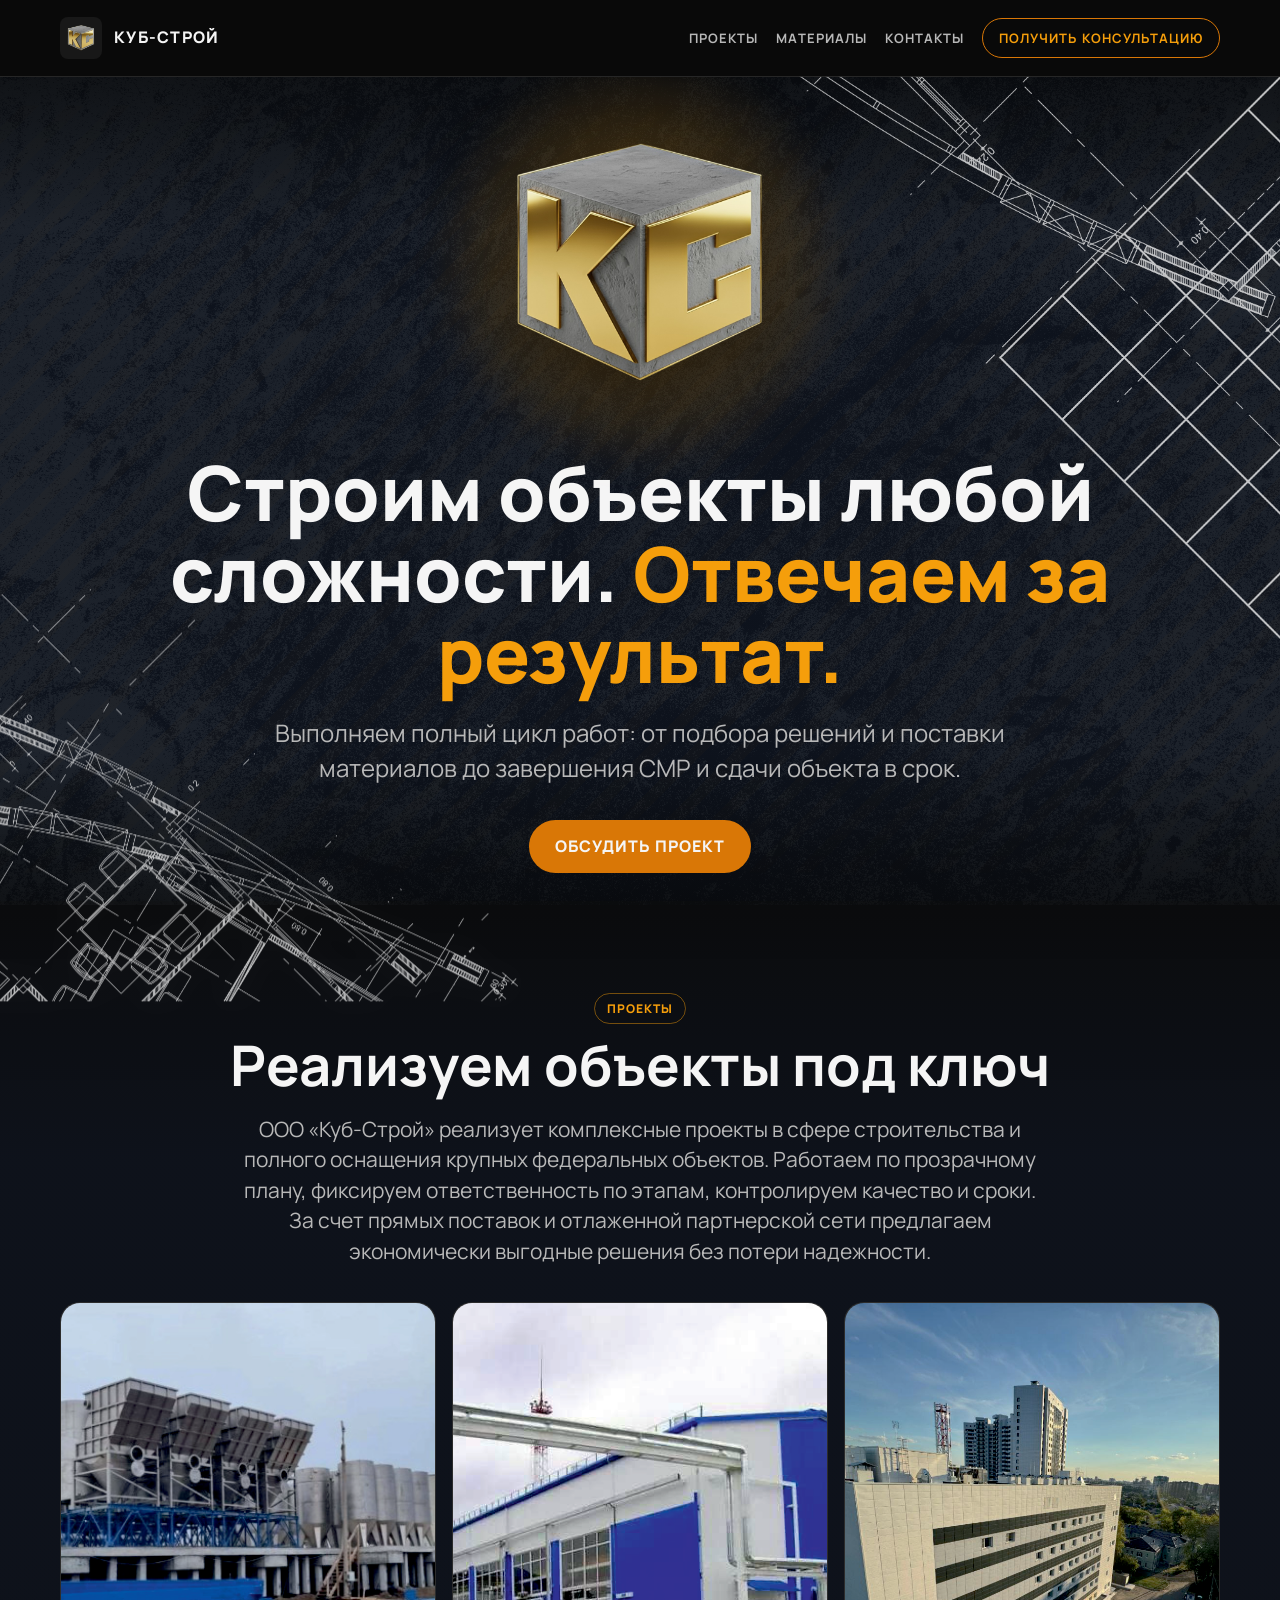
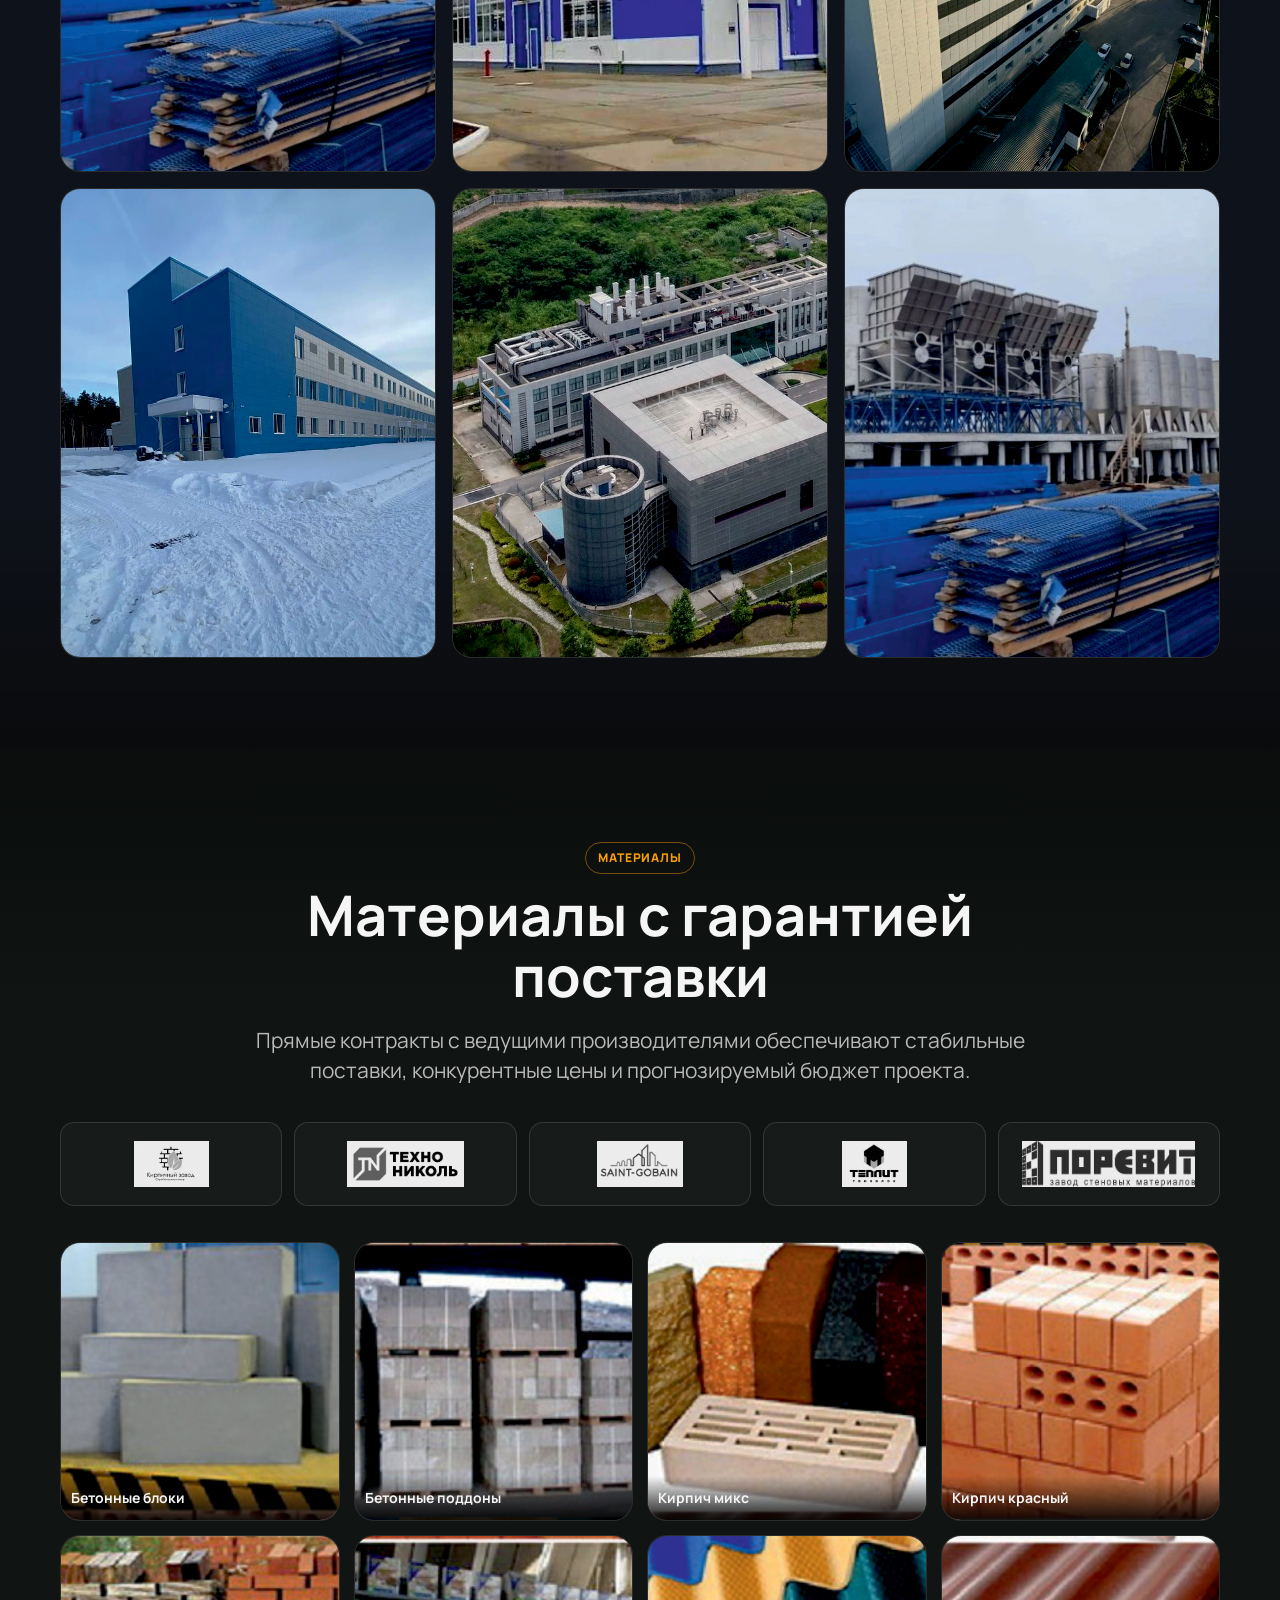
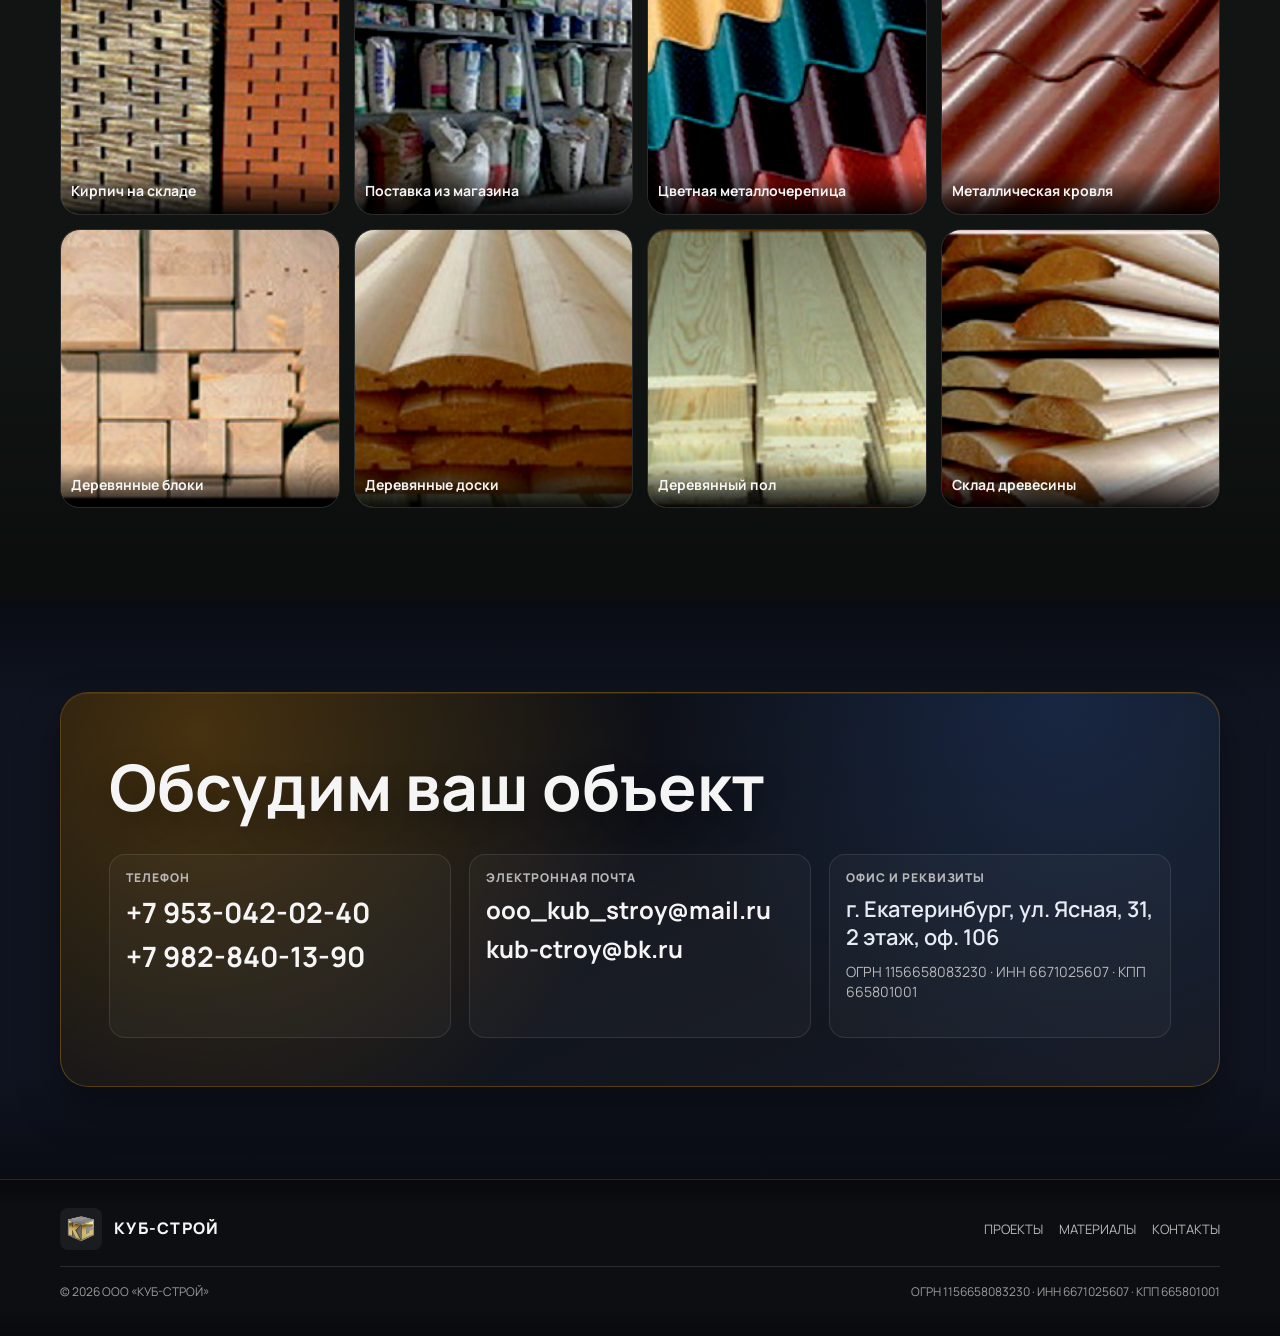
==== index.html @ 2387cea4 "Строим объекты любой сложности." ====
<!DOCTYPE html>
<html lang="ru">
  <head>
    <!-- release: 20260218-13 -->
    <meta charset="UTF-8" />
    <meta name="viewport" content="width=device-width, initial-scale=1.0" />
    <title>КУБ-СТРОЙ — Строительство и снабжение сложных объектов</title>
    <meta name="app-version" content="20260218-13" />
    <meta
      name="description"
      content="ООО КУБ-СТРОЙ: строительство и комплексное снабжение федеральных и промышленных объектов. Берем ответственность за сроки, бюджет и качество."
    />
    <meta http-equiv="Cache-Control" content="no-cache, no-store, must-revalidate" />
    <meta http-equiv="Pragma" content="no-cache" />
    <meta http-equiv="Expires" content="0" />
    <link rel="preconnect" href="https://fonts.googleapis.com" />
    <link rel="preconnect" href="https://fonts.gstatic.com" crossorigin />
    <link
      href="https://fonts.googleapis.com/css2?family=Manrope:wght@400;500;600;700;800&display=swap"
      rel="stylesheet"
    />
    <link rel="stylesheet" href="./index.css?v=20260218-12" />
  </head>
  <body>
    <div class="ambient-lines ambient-lines--top-right" aria-hidden="true"></div>
    <div class="ambient-lines ambient-lines--bottom-left" aria-hidden="true"></div>

    <header class="site-header" id="home">
      <div class="container nav-wrap">
        <a class="brand" href="#home" aria-label="На главную">
          <img
            class="brand-logo"
            id="logoHeader"
            src="./images/logo Куб Строй.png"
            alt="Логотип КУБ-СТРОЙ"
          />
          <span>КУБ-СТРОЙ</span>
        </a>
        <nav class="main-nav" aria-label="Навигация по странице">
          <a href="#projects">Проекты</a>
          <a href="#materials">Материалы</a>
          <a href="#contacts">Контакты</a>
          <a class="cta-link" href="#contacts">Получить консультацию</a>
        </nav>
      </div>
    </header>

    <main>
      <section class="hero section-dark">
        <div class="container hero-inner reveal">
          <div class="hero-logo-wrap">
            <img
              class="hero-logo"
              id="logoHero"
              src="./images/logo Куб Строй.png"
              alt="Логотип КУБ-СТРОЙ"
            />
          </div>
          <h1>Строим объекты любой сложности. <span>Отвечаем за результат.</span></h1>
          <p>
            Выполняем полный цикл работ: от подбора решений и поставки материалов до завершения
            СМР и сдачи объекта в срок.
          </p>
          <a class="hero-cta" href="#contacts">Обсудить проект</a>
        </div>
      </section>

      <section class="section section-dark" id="projects">
        <div class="container">
          <div class="section-head reveal">
            <p class="badge">Проекты</p>
            <h2>Реализуем объекты под ключ</h2>
            <p class="muted projects-text">
              ООО «Куб-Строй» реализует комплексные проекты в сфере строительства и полного
              оснащения крупных федеральных объектов. Работаем по прозрачному плану, фиксируем
              ответственность по этапам, контролируем качество и сроки. За счет прямых поставок и
              отлаженной партнерской сети предлагаем экономически выгодные решения без потери
              надежности.
            </p>
          </div>
          <div class="projects-grid" id="projectsGrid">
            <article class="card reveal">
              <img src="./images/fabric_wood.png" alt="Проект 1" loading="lazy" />
            </article>
            <article class="card reveal">
              <img src="./images/fabric_blue.png" alt="Проект 2" loading="lazy" />
            </article>
            <article class="card reveal">
              <img src="./images/fabric_in_city.png" alt="Проект 3" loading="lazy" />
            </article>
            <article class="card reveal">
              <img src="./images/fabric_slow_blue.png" alt="Проект 4" loading="lazy" />
            </article>
            <article class="card reveal">
              <img src="./images/fabric_top_view.png" alt="Проект 5" loading="lazy" />
            </article>
            <article class="card reveal">
              <img src="./images/fabric_wood.png" alt="Проект 6" loading="lazy" />
            </article>
          </div>
        </div>
      </section>

      <section class="section section-laminate" id="materials">
        <div class="container">
          <div class="section-head reveal">
            <p class="badge">Материалы</p>
            <h2>Материалы с гарантией поставки</h2>
            <p class="muted">
              Прямые контракты с ведущими производителями обеспечивают стабильные поставки,
              конкурентные цены и прогнозируемый бюджет проекта.
            </p>
          </div>
          <div class="partners-row" id="partnersRow">
            <article class="partner-logo reveal" aria-label="Казанский завод строительных материалов">
              <img
                src="./images/Казанский завод строительных материалов.png"
                alt="Казанский завод строительных материалов"
                loading="lazy"
              />
            </article>
            <article class="partner-logo reveal" aria-label="Технониколь">
              <img src="./images/Технониколь.png" alt="Технониколь" loading="lazy" />
            </article>
            <article class="partner-logo reveal" aria-label="Saint-Gobain">
              <img src="./images/Saint-Gobain.png" alt="Saint-Gobain" loading="lazy" />
            </article>
            <article class="partner-logo reveal" aria-label="Твинблок">
              <img src="./images/Твинблок.png" alt="Твинблок" loading="lazy" />
            </article>
            <article class="partner-logo reveal" aria-label="Поревит">
              <img src="./images/Поревит.png" alt="Поревит" loading="lazy" />
            </article>
          </div>
          <div class="materials-grid" id="materialsGrid">
            <article class="card reveal">
              <img src="./images/material_beton_blocks.png" alt="Материал 1" loading="lazy" />
              <p>Бетонные блоки</p>
            </article>
            <article class="card reveal">
              <img src="./images/material_beton_paddons.png" alt="Материал 2" loading="lazy" />
              <p>Бетонные поддоны</p>
            </article>
            <article class="card reveal">
              <img src="./images/material_briks_multicolor.png" alt="Материал 3" loading="lazy" />
              <p>Кирпич микс</p>
            </article>
            <article class="card reveal">
              <img src="./images/material_briks_red.png" alt="Материал 4" loading="lazy" />
              <p>Кирпич красный</p>
            </article>
            <article class="card reveal">
              <img src="./images/material_briks_stocks.png" alt="Материал 5" loading="lazy" />
              <p>Кирпич на складе</p>
            </article>
            <article class="card reveal">
              <img src="./images/material_items_from_shop.png" alt="Материал 6" loading="lazy" />
              <p>Поставка из магазина</p>
            </article>
            <article class="card reveal">
              <img
                src="./images/material_metal_coloerd_roof.png"
                alt="Материал 7"
                loading="lazy"
              />
              <p>Цветная металлочерепица</p>
            </article>
            <article class="card reveal">
              <img src="./images/material_metal_roof.png" alt="Материал 8" loading="lazy" />
              <p>Металлическая кровля</p>
            </article>
            <article class="card reveal">
              <img src="./images/material_wood_bloacks.png" alt="Материал 9" loading="lazy" />
              <p>Деревянные блоки</p>
            </article>
            <article class="card reveal">
              <img src="./images/material_wood_desks.png" alt="Материал 10" loading="lazy" />
              <p>Деревянные доски</p>
            </article>
            <article class="card reveal">
              <img src="./images/material_wood_floor.png" alt="Материал 11" loading="lazy" />
              <p>Деревянный пол</p>
            </article>
            <article class="card reveal">
              <img src="./images/material_wood_stocks.png" alt="Материал 12" loading="lazy" />
              <p>Склад древесины</p>
            </article>
          </div>
        </div>
      </section>

      <section class="section section-blueprint" id="contacts">
        <div class="container">
          <div class="contacts-card reveal">
            <h2>Обсудим ваш объект</h2>
            <div class="contacts-grid">
              <div class="contact-item contact-item--phones">
                <p class="label">Телефон</p>
                <div class="contact-lines">
                  <a href="tel:+79530420240">+7 953-042-02-40</a>
                  <a href="tel:+79828401390">+7 982-840-13-90</a>
                </div>
              </div>
              <div class="contact-item contact-item--mail">
                <p class="label">Электронная почта</p>
                <div class="contact-lines">
                  <a href="mailto:ooo_kub_stroy@mail.ru">ooo_kub_stroy@mail.ru</a>
                  <a href="mailto:kub-ctroy@bk.ru">kub-ctroy@bk.ru</a>
                </div>
              </div>
              <div class="contact-item contact-item--office">
                <p class="label">Офис и реквизиты</p>
                <div class="contact-lines">
                  <p>г. Екатеринбург, ул. Ясная, 31, 2 этаж, оф. 106</p>
                  <p class="office-meta">ОГРН 1156658083230 · ИНН 6671025607 · КПП 665801001</p>
                </div>
              </div>
            </div>
          </div>
        </div>
      </section>
    </main>

    <footer class="site-footer">
      <div class="container footer-wrap">
        <a class="brand" href="#home" aria-label="На главную">
          <img
            class="brand-logo"
            id="logoFooter"
            src="./images/logo Куб Строй.png"
            alt="Логотип КУБ-СТРОЙ"
          />
          <span>КУБ-СТРОЙ</span>
        </a>
        <nav class="footer-nav" aria-label="Навигация в подвале">
          <a href="#projects">Проекты</a>
          <a href="#materials">Материалы</a>
          <a href="#contacts">Контакты</a>
        </nav>
      </div>
      <div class="container footer-bottom">
        <span>© 2026 ООО «КУБ-СТРОЙ»</span>
        <span>ОГРН 1156658083230 · ИНН 6671025607 · КПП 665801001</span>
      </div>
    </footer>
  </body>
</html>
---- index.css ----
:root {
  --bg: #0a0a0a;
  --bg-soft: #121212;
  --panel: #1b1b1b;
  --text: #f5f5f5;
  --muted: #b8b8b8;
  --accent: #f59e0b;
  --accent-strong: #d97706;
  --border: rgba(255, 255, 255, 0.12);
  --header-height: 76px;
}

* {
  box-sizing: border-box;
}

html {
  scroll-behavior: smooth;
  scroll-padding-top: 92px;
}

body {
  margin: 0;
  color: var(--text);
  background: var(--bg);
  font-family: Manrope, system-ui, sans-serif;
  line-height: 1.45;
  position: relative;
}

/* Декоративные чертежные линии по углам экрана (прозрачные PNG). */
.ambient-lines {
  --line-image: none;
  position: fixed;
  pointer-events: none;
  z-index: 1;
  width: min(44vw, 620px);
  aspect-ratio: 1 / 1;
  mix-blend-mode: screen;
  filter: drop-shadow(0 0 12px rgba(255, 255, 255, 0.08));
  transform: translate(var(--line-x, 0), var(--line-y, 0));
}

.ambient-lines::before,
.ambient-lines::after {
  content: "";
  position: absolute;
  inset: 0;
  background-image: var(--line-image);
  background-repeat: no-repeat;
  background-size: contain;
}

.ambient-lines::before {
  opacity: 0.34;
}

.ambient-lines::after {
  opacity: 0.62;
  filter: brightness(1.38) contrast(1.16);
  transform-origin: center;
  animation: lineSoftScale 3.8s ease-in-out infinite;
}

.ambient-lines--top-right {
  --line-image: url("./images/lines-top-right.png?v=20260218-11");
  top: var(--header-height);
  right: -1px;
  --line-x: 0%;
  --line-y: 0%;
}

.ambient-lines--top-right::before,
.ambient-lines--top-right::after {
  background-position: top right;
}

.ambient-lines--bottom-left {
  --line-image: url("./images/lines-bottom-left.png?v=20260218-11");
  bottom: 0;
  left: 0;
  --line-x: -8%;
  --line-y: 18%;
}

.ambient-lines--bottom-left::before,
.ambient-lines--bottom-left::after {
  background-position: bottom left;
}

.ambient-lines--top-right::after {
  animation-delay: 0.4s;
}

.ambient-lines--bottom-left::after {
  animation-delay: 1.2s;
}

/* Единый фон для всех секций + плавный fade по краям, чтобы скрывать неровности текстуры. */
.hero,
.section,
.site-footer {
  --surface-tint: rgba(18, 22, 30, 0.6);
  --surface-tint-strong: rgba(10, 12, 16, 0.8);
  position: relative;
  background:
    linear-gradient(
      to bottom,
      var(--surface-tint-strong) 0%,
      var(--surface-tint) 18%,
      var(--surface-tint) 82%,
      var(--surface-tint-strong) 100%
    ),
    /* Используем обычный фон, чтобы пользователи не загружали Background-high-res.png. */
    url("./images/Background.png?v=20260218-12") center / cover no-repeat fixed;
}

.hero > *,
.section > *,
.site-footer > * {
  position: relative;
  z-index: 2;
}

img {
  display: block;
  max-width: 100%;
}

a {
  color: inherit;
  text-decoration: none;
}

.container {
  width: min(1160px, calc(100% - 32px));
  margin: 0 auto;
}

.site-header {
  position: sticky;
  top: 0;
  z-index: 30;
  backdrop-filter: blur(10px);
  border-bottom: 1px solid var(--border);
  background: rgba(10, 10, 10, 0.78);
}

.nav-wrap {
  min-height: 76px;
  display: flex;
  align-items: center;
  justify-content: space-between;
  gap: 24px;
}

.brand {
  display: inline-flex;
  align-items: center;
  gap: 12px;
  font-weight: 800;
  letter-spacing: 0.08em;
}

.brand-logo {
  width: 42px;
  height: 42px;
  object-fit: contain;
  border-radius: 8px;
  background: rgba(255, 255, 255, 0.06);
  padding: 4px;
}

.main-nav {
  display: flex;
  align-items: center;
  flex-wrap: wrap;
  gap: 18px;
  font-size: 13px;
  font-weight: 700;
  letter-spacing: 0.08em;
  text-transform: uppercase;
}

.main-nav > a {
  color: var(--muted);
  transition: color 0.2s ease;
}

.main-nav > a:hover {
  color: var(--text);
}

.main-nav > a.cta-link {
  color: var(--accent);
  border: 1px solid var(--accent-strong);
  border-radius: 999px;
  padding: 10px 16px;
}

.main-nav > a.cta-link:hover {
  color: #fff;
  background: var(--accent-strong);
}

.section {
  padding: 92px 0;
}

.section-dark {
  --surface-tint: rgba(17, 24, 39, 0.58);
  --surface-tint-strong: rgba(10, 11, 13, 0.8);
}

.section-concrete {
  --surface-tint: rgba(33, 27, 19, 0.64);
  --surface-tint-strong: rgba(16, 12, 9, 0.82);
}

.section-laminate {
  --surface-tint: rgba(20, 26, 23, 0.62);
  --surface-tint-strong: rgba(10, 14, 12, 0.8);
}

.section-blueprint {
  --surface-tint: rgba(18, 25, 44, 0.64);
  --surface-tint-strong: rgba(9, 12, 21, 0.82);
}

.hero {
  --surface-tint: rgba(16, 23, 38, 0.54);
  --surface-tint-strong: rgba(8, 10, 14, 0.74);
  min-height: calc(100vh - 76px);
  display: flex;
  align-items: center;
  position: relative;
  overflow: hidden;
}

/* Диагональные полосы как отсылка к стройплощадке. */
.hero::after {
  content: "";
  position: absolute;
  inset: 0;
  pointer-events: none;
  background: repeating-linear-gradient(
    -45deg,
    rgba(245, 158, 11, 0.1) 0 12px,
    rgba(245, 158, 11, 0) 12px 32px
  );
  opacity: 0.18;
  /* Fade по краям первого блока, чтобы анимация мягко сходила на нет. */
  -webkit-mask-image: linear-gradient(
    to bottom,
    rgba(0, 0, 0, 0) 0%,
    rgba(0, 0, 0, 1) 16%,
    rgba(0, 0, 0, 1) 84%,
    rgba(0, 0, 0, 0) 100%
  );
  mask-image: linear-gradient(
    to bottom,
    rgba(0, 0, 0, 0) 0%,
    rgba(0, 0, 0, 1) 16%,
    rgba(0, 0, 0, 1) 84%,
    rgba(0, 0, 0, 0) 100%
  );
  /* Alternate-режим убирает видимый "шов" в точке перезапуска анимации. */
  animation:
    stripeDrift 14s ease-in-out infinite alternate,
    stripeFade 4.8s ease-in-out infinite;
  will-change: background-position;
}

.hero-inner {
  text-align: center;
}

.hero-logo-wrap {
  position: relative;
  width: fit-content;
  margin: 0 auto 28px;
}

/* Мягкое круглое свечение за логотипом, чтобы фокусировать первый экран. */
.hero-logo-wrap::before {
  content: "";
  position: absolute;
  left: 50%;
  top: 50%;
  width: min(420px, 82vw);
  aspect-ratio: 1 / 1;
  transform: translate(-50%, -50%);
  border-radius: 50%;
  background: radial-gradient(
    circle,
    rgba(245, 158, 11, 0.44) 0%,
    rgba(245, 158, 11, 0.22) 34%,
    rgba(245, 158, 11, 0) 72%
  );
  filter: blur(12px);
  animation: logoGlowPulse 4.8s ease-in-out infinite;
  z-index: 0;
}

.hero-logo {
  width: min(300px, 68vw);
  margin: 0;
  filter: drop-shadow(0 24px 32px rgba(0, 0, 0, 0.45));
  animation: craneFloat 6.5s ease-in-out infinite;
  position: relative;
  z-index: 1;
}

.hero h1 {
  margin: 0;
  font-size: clamp(34px, 8vw, 76px);
  font-weight: 800;
  line-height: 1.06;
}

.hero h1 > span {
  color: var(--accent);
}

.hero p {
  margin: 22px auto 0;
  max-width: 760px;
  color: var(--muted);
  font-size: clamp(17px, 2.1vw, 24px);
}

.hero-cta {
  display: inline-block;
  margin-top: 34px;
  padding: 15px 26px;
  border-radius: 999px;
  font-weight: 800;
  letter-spacing: 0.06em;
  text-transform: uppercase;
  background: var(--accent-strong);
  transition: transform 0.2s ease, background 0.2s ease;
}

.hero-cta:hover {
  transform: translateY(-2px);
  background: var(--accent);
}

.section-head {
  max-width: 860px;
  margin: 0 auto 36px;
  text-align: center;
}

.badge {
  display: inline-block;
  margin: 0 0 10px;
  padding: 6px 12px;
  border-radius: 999px;
  border: 1px solid rgba(245, 158, 11, 0.45);
  color: var(--accent);
  font-size: 12px;
  font-weight: 800;
  letter-spacing: 0.08em;
  text-transform: uppercase;
}

.section-head h2 {
  margin: 0;
  font-size: clamp(28px, 5.2vw, 56px);
  line-height: 1.1;
}

.muted {
  margin: 18px 0 0;
  color: var(--muted);
  font-size: clamp(16px, 2.1vw, 21px);
}

.projects-grid {
  display: grid;
  grid-template-columns: repeat(3, minmax(0, 1fr));
  gap: 16px;
}

.projects-grid .card,
.materials-grid .card {
  overflow: hidden;
  border-radius: 20px;
  border: 1px solid var(--border);
  background: #0f0f0f;
  transition: transform 0.3s ease, border-color 0.3s ease, box-shadow 0.3s ease;
}

.projects-grid .card:hover,
.materials-grid .card:hover {
  transform: translateY(-4px);
  border-color: rgba(245, 158, 11, 0.55);
  box-shadow: 0 14px 26px rgba(0, 0, 0, 0.35);
}

.projects-grid .card {
  aspect-ratio: 4 / 5;
}

.card img {
  width: 100%;
  height: 100%;
  object-fit: cover;
}

.partners-row {
  margin: 36px 0;
  display: grid;
  grid-template-columns: repeat(auto-fit, minmax(160px, 1fr));
  gap: 12px;
}

.partner-logo {
  min-height: 84px;
  display: flex;
  align-items: center;
  justify-content: center;
  border: 1px solid var(--border);
  border-radius: 14px;
  background: rgba(255, 255, 255, 0.03);
  padding: 14px;
}

.partner-logo img {
  max-height: 46px;
  width: auto;
  object-fit: contain;
  filter: grayscale(1);
  opacity: 0.92;
}

.materials-grid {
  display: grid;
  grid-template-columns: repeat(4, minmax(0, 1fr));
  gap: 14px;
}

.materials-grid .card {
  aspect-ratio: 1 / 1;
  position: relative;
}

.materials-grid .card > p {
  position: absolute;
  left: 0;
  right: 0;
  bottom: 0;
  margin: 0;
  padding: 12px 10px;
  font-size: 14px;
  font-weight: 700;
  background: linear-gradient(to top, rgba(0, 0, 0, 0.9), rgba(0, 0, 0, 0));
}

.contacts-card {
  position: relative;
  overflow: hidden;
  border: 1px solid rgba(245, 158, 11, 0.32);
  border-radius: 28px;
  background: linear-gradient(155deg, rgba(8, 10, 14, 0.9) 0%, rgba(26, 30, 40, 0.78) 100%);
  padding: clamp(24px, 5vw, 48px);
  box-shadow:
    0 22px 42px rgba(0, 0, 0, 0.35),
    inset 0 1px 0 rgba(255, 255, 255, 0.08);
}

/* Декоративные световые пятна добавляют глубину блоку контактов. */
.contacts-card::before {
  content: "";
  position: absolute;
  inset: -1px;
  pointer-events: none;
  background:
    radial-gradient(circle at 12% 10%, rgba(245, 158, 11, 0.26), transparent 42%),
    radial-gradient(circle at 86% 0%, rgba(59, 130, 246, 0.18), transparent 38%);
}

.contacts-card > * {
  position: relative;
  z-index: 1;
}

.contacts-card h2 {
  margin: 0 0 20px;
  font-size: clamp(30px, 5.5vw, 64px);
  text-shadow: 0 10px 26px rgba(0, 0, 0, 0.35);
}

.contacts-grid {
  display: grid;
  gap: 18px;
  grid-template-columns: repeat(3, minmax(0, 1fr));
  grid-auto-rows: 1fr;
  align-items: stretch;
}

.contact-item {
  border: 1px solid rgba(255, 255, 255, 0.1);
  border-radius: 16px;
  background: rgba(255, 255, 255, 0.03);
  padding: 14px 16px;
  min-height: 184px;
  height: 100%;
  display: grid;
  grid-template-rows: auto 1fr;
  gap: 10px;
}

/* Единая сетка контента внутри каждой карточки для симметрии. */
.contact-lines {
  display: grid;
  gap: 10px;
  align-content: start;
}

.label {
  margin: 0;
  font-size: 12px;
  color: var(--accent);
  font-weight: 800;
  text-transform: uppercase;
  letter-spacing: 0.08em;
}

.contacts-grid a {
  display: block;
  margin-bottom: 0;
  width: 100%;
  max-width: 100%;
  position: relative;
  font-size: clamp(18px, 2.2vw, 28px);
  font-weight: 700;
  line-height: 1.2;
  overflow-wrap: anywhere;
  word-break: break-word;
  transition: color 0.24s ease, transform 0.24s ease, text-shadow 0.24s ease;
}

.contacts-grid a::after {
  content: "";
  position: absolute;
  left: 0;
  right: 0;
  bottom: -3px;
  height: 2px;
  border-radius: 999px;
  background: linear-gradient(90deg, var(--accent), rgba(245, 158, 11, 0));
  transform: scaleX(0);
  transform-origin: left;
  transition: transform 0.24s ease;
}

.contacts-grid a:hover {
  color: var(--accent);
  transform: translateX(3px);
  text-shadow: 0 0 14px rgba(245, 158, 11, 0.35);
}

.contacts-grid a:hover::after {
  transform: scaleX(1);
}

/* Email длиннее телефона, поэтому отдельно уменьшаем и отключаем сдвиг. */
.contacts-grid a[href^="mailto:"] {
  font-size: clamp(15px, 1.9vw, 24px);
  letter-spacing: 0;
}

.contacts-grid a[href^="mailto:"]:hover {
  transform: none;
}

.contact-item p {
  margin: 0;
  color: var(--muted);
}

.contact-item--office .contact-lines p:first-child {
  font-size: clamp(18px, 1.7vw, 24px);
  line-height: 1.28;
  color: #e7ebf3;
  font-weight: 600;
}

.contact-item--office .office-meta {
  font-size: clamp(12px, 1.1vw, 15px);
  line-height: 1.42;
}

.site-footer {
  --surface-tint: rgba(14, 16, 21, 0.68);
  --surface-tint-strong: rgba(8, 9, 12, 0.84);
  border-top: 1px solid var(--border);
  padding: 28px 0 36px;
}

.footer-wrap {
  display: flex;
  justify-content: space-between;
  gap: 24px;
  align-items: center;
}

.footer-nav {
  display: flex;
  flex-wrap: wrap;
  gap: 16px;
  font-size: 13px;
  text-transform: uppercase;
  color: var(--muted);
}

.footer-bottom {
  margin-top: 16px;
  padding-top: 16px;
  border-top: 1px solid var(--border);
  display: flex;
  justify-content: space-between;
  gap: 12px;
  flex-wrap: wrap;
  color: #9d9d9d;
  font-size: 12px;
}

/* Контент по умолчанию всегда видим, чтобы страница работала даже без JS. */
.reveal {
  opacity: 1;
  transform: none;
}

.reveal.is-visible {
  opacity: 1;
  transform: none;
}

/* Этот текст оставляем более узким, чтобы длинный блок оставался читаемым. */
.projects-text {
  max-width: 820px;
  margin-left: auto;
  margin-right: auto;
}

@keyframes stripeDrift {
  from {
    background-position: 0 0;
  }
  to {
    background-position: 56px 28px;
  }
}

@keyframes lineSoftScale {
  0%,
  100% {
    opacity: 0.34;
    transform: scale(1);
  }
  50% {
    opacity: 0.78;
    transform: scale(1.08);
  }
}

@keyframes stripeFade {
  0%,
  100% {
    opacity: 0.16;
  }
  50% {
    opacity: 0.3;
  }
}

@keyframes logoGlowPulse {
  0%,
  100% {
    opacity: 0.58;
    transform: translate(-50%, -50%) scale(0.95);
  }
  50% {
    opacity: 0.92;
    transform: translate(-50%, -50%) scale(1.06);
  }
}

@keyframes craneFloat {
  0%,
  100% {
    transform: translateY(0);
  }
  50% {
    transform: translateY(-10px);
  }
}

@media (max-width: 1100px) {
  .projects-grid {
    grid-template-columns: repeat(2, minmax(0, 1fr));
  }

  .materials-grid {
    grid-template-columns: repeat(3, minmax(0, 1fr));
  }
}

@media (max-width: 920px) {
  .ambient-lines {
    width: min(56vw, 460px);
  }

  .ambient-lines::before {
    opacity: 0.2;
  }

  .ambient-lines::after {
    opacity: 0.4;
  }

  .hero::after {
    animation-duration: 9s, 3.6s;
  }

  .hero-logo {
    animation-duration: 4.6s;
  }

  .hero-logo-wrap::before {
    animation-duration: 3.6s;
  }

  .hero,
  .section,
  .site-footer {
    background-attachment: scroll;
  }

  .main-nav > a:not(.cta-link) {
    display: none;
  }

  .contacts-grid {
    grid-template-columns: 1fr;
  }

  .contact-item {
    min-height: 0;
  }
}

@media (max-width: 680px) {
  .projects-grid {
    grid-template-columns: repeat(2, minmax(0, 1fr));
    gap: 10px;
  }

  .projects-grid .card {
    aspect-ratio: 1 / 1;
  }

  #projects.section {
    padding: 64px 0;
  }

  .materials-grid {
    grid-template-columns: repeat(2, minmax(0, 1fr));
  }

  .footer-wrap {
    flex-direction: column;
    align-items: flex-start;
  }
}

@media (max-width: 430px) {
  /* Дополнительно уменьшаем визуальную высоту карточек на очень узких экранах. */
  .projects-grid .card {
    aspect-ratio: 6 / 5;
  }

  .hero::after {
    animation-duration: 7.4s, 2.8s;
  }

  .ambient-lines {
    width: min(66vw, 360px);
  }

  .ambient-lines::before {
    opacity: 0.16;
  }

  .ambient-lines::after {
    opacity: 0.3;
  }
}

@media (prefers-reduced-motion: reduce) {
  .hero::after,
  .hero-logo,
  .hero-logo-wrap::before {
    animation: none;
  }
}
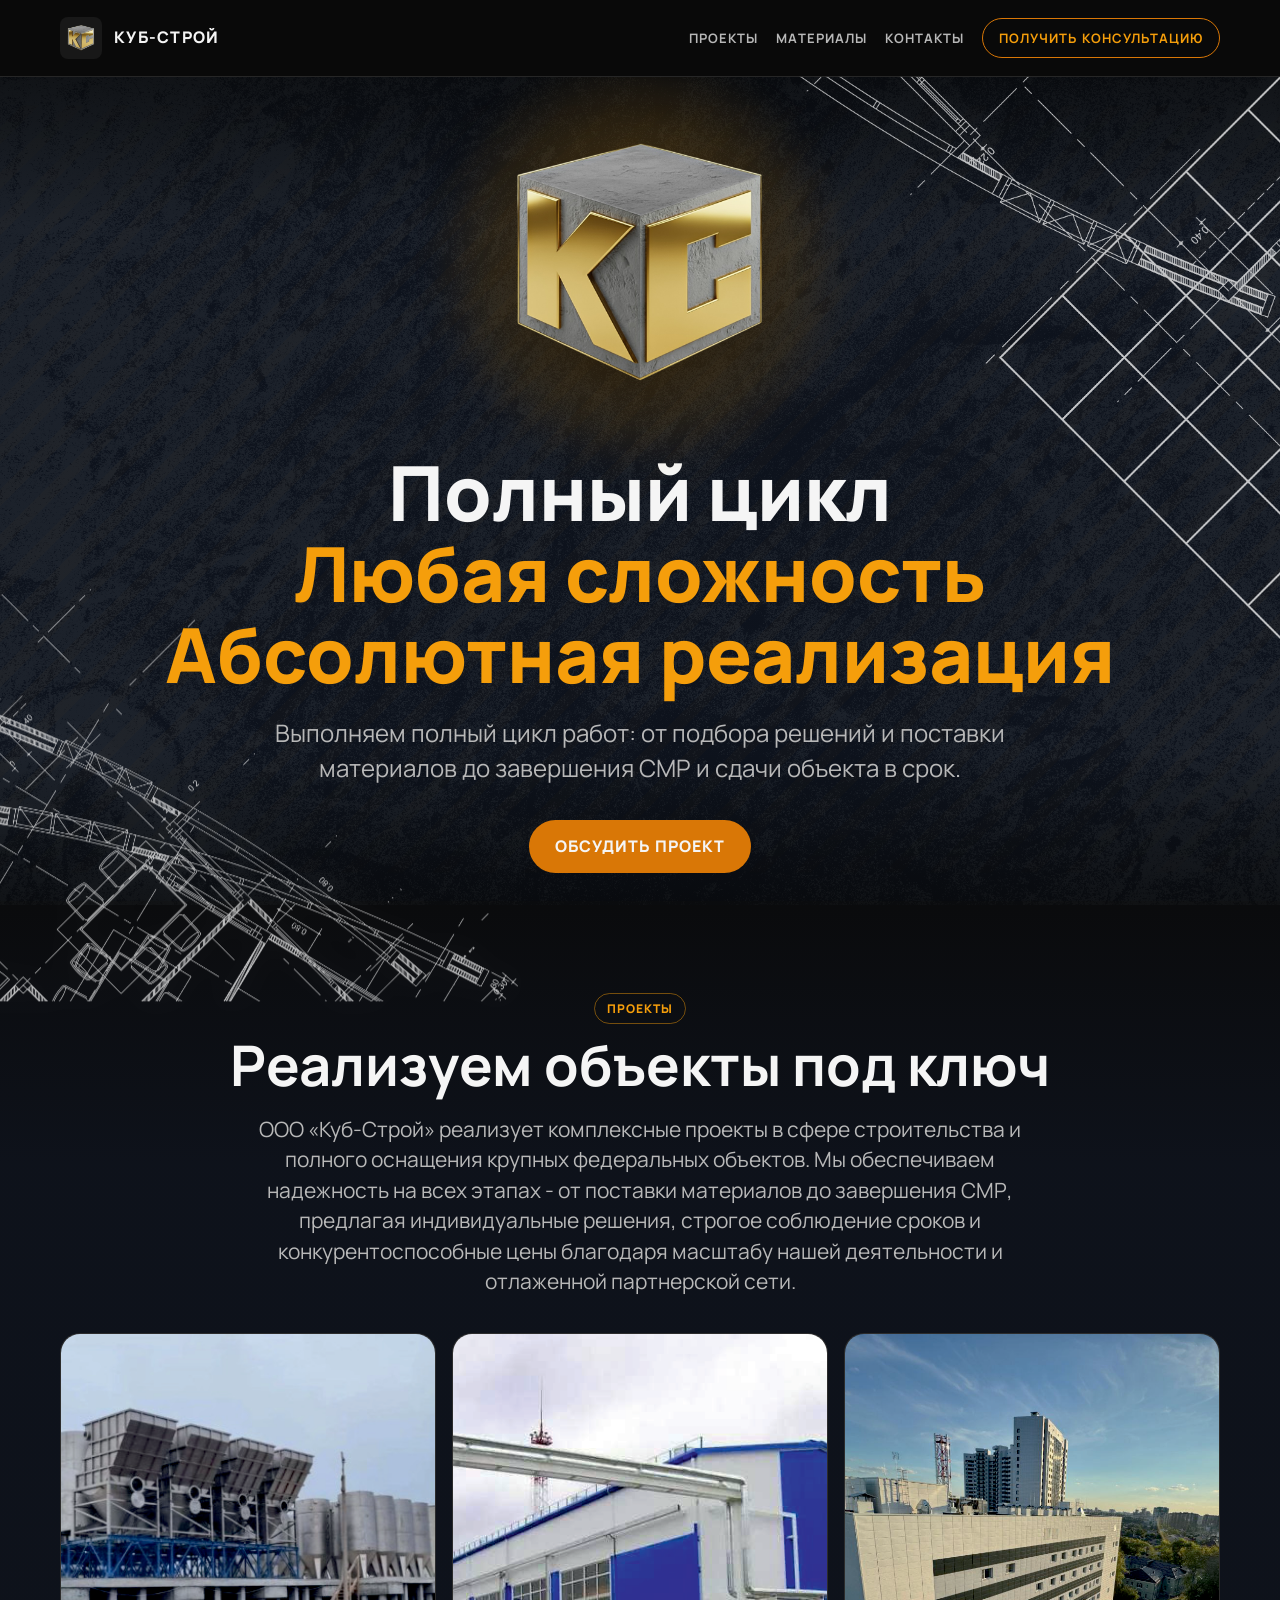
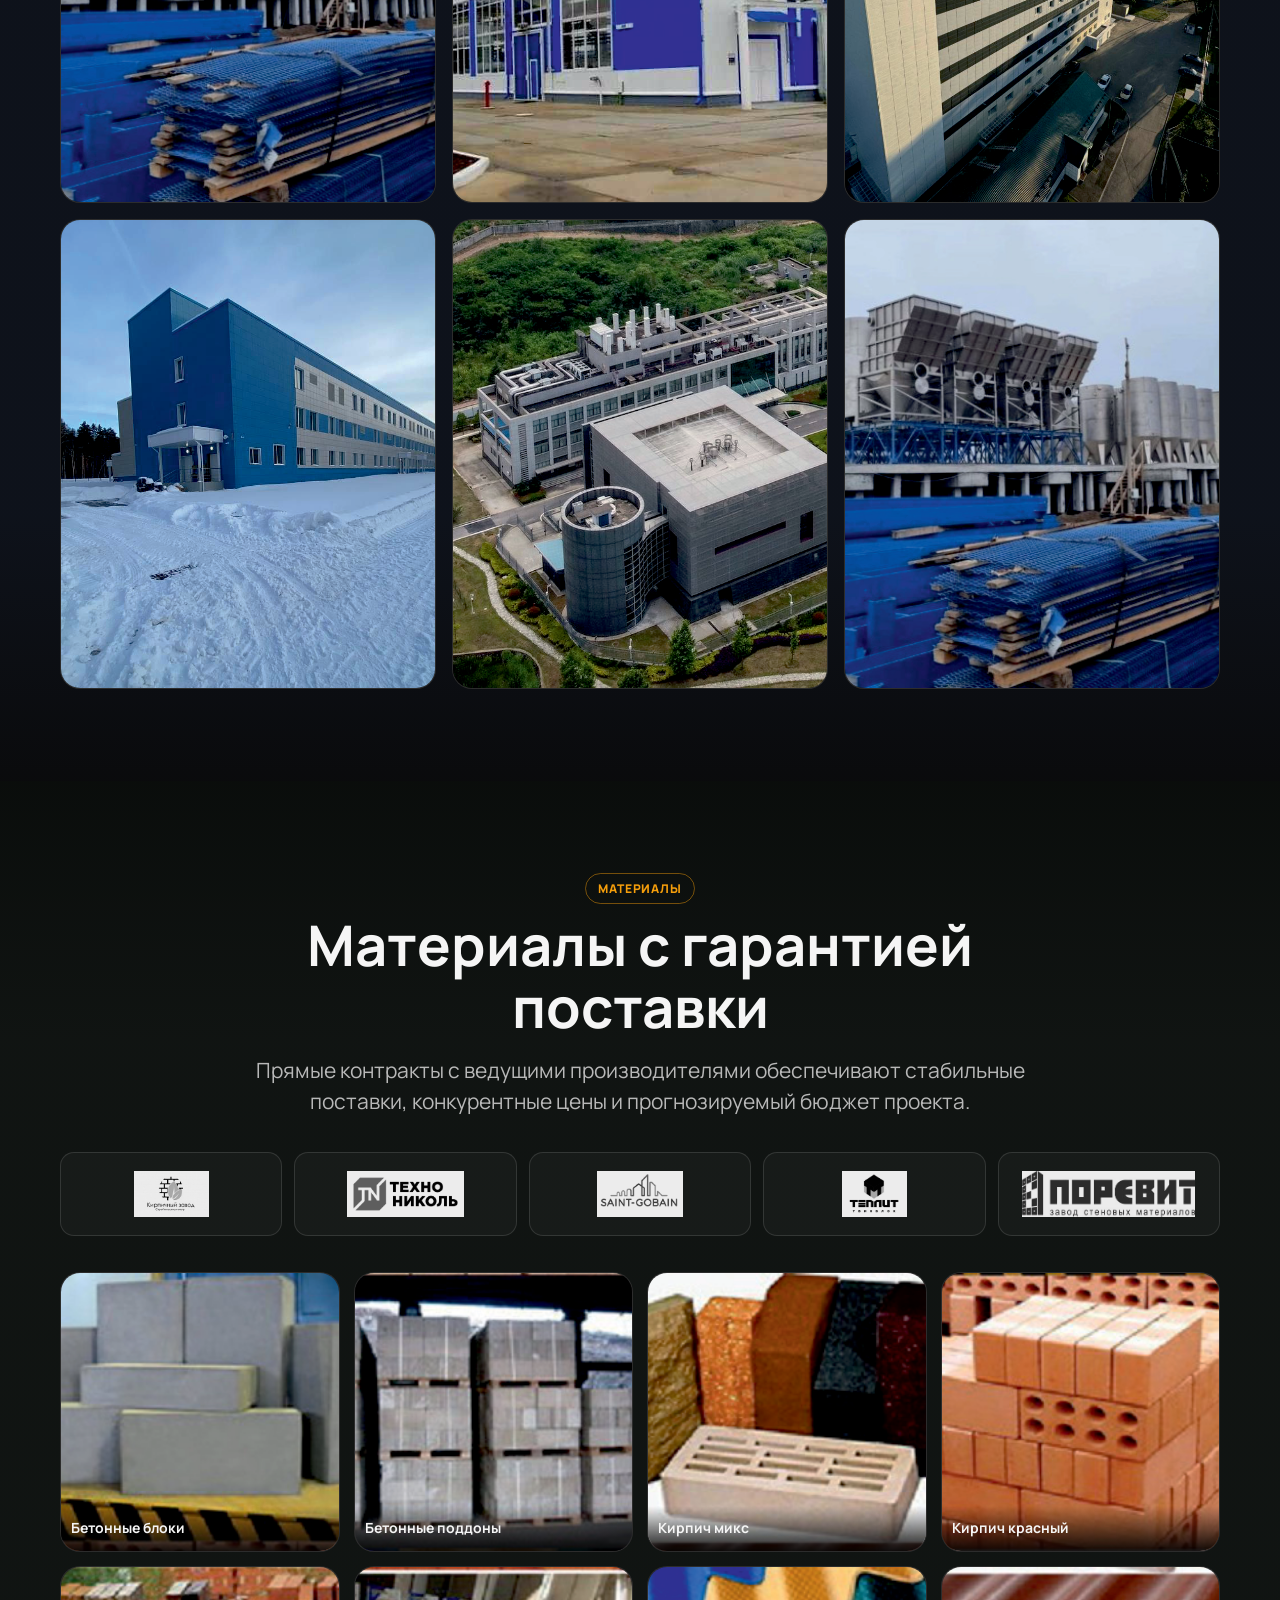
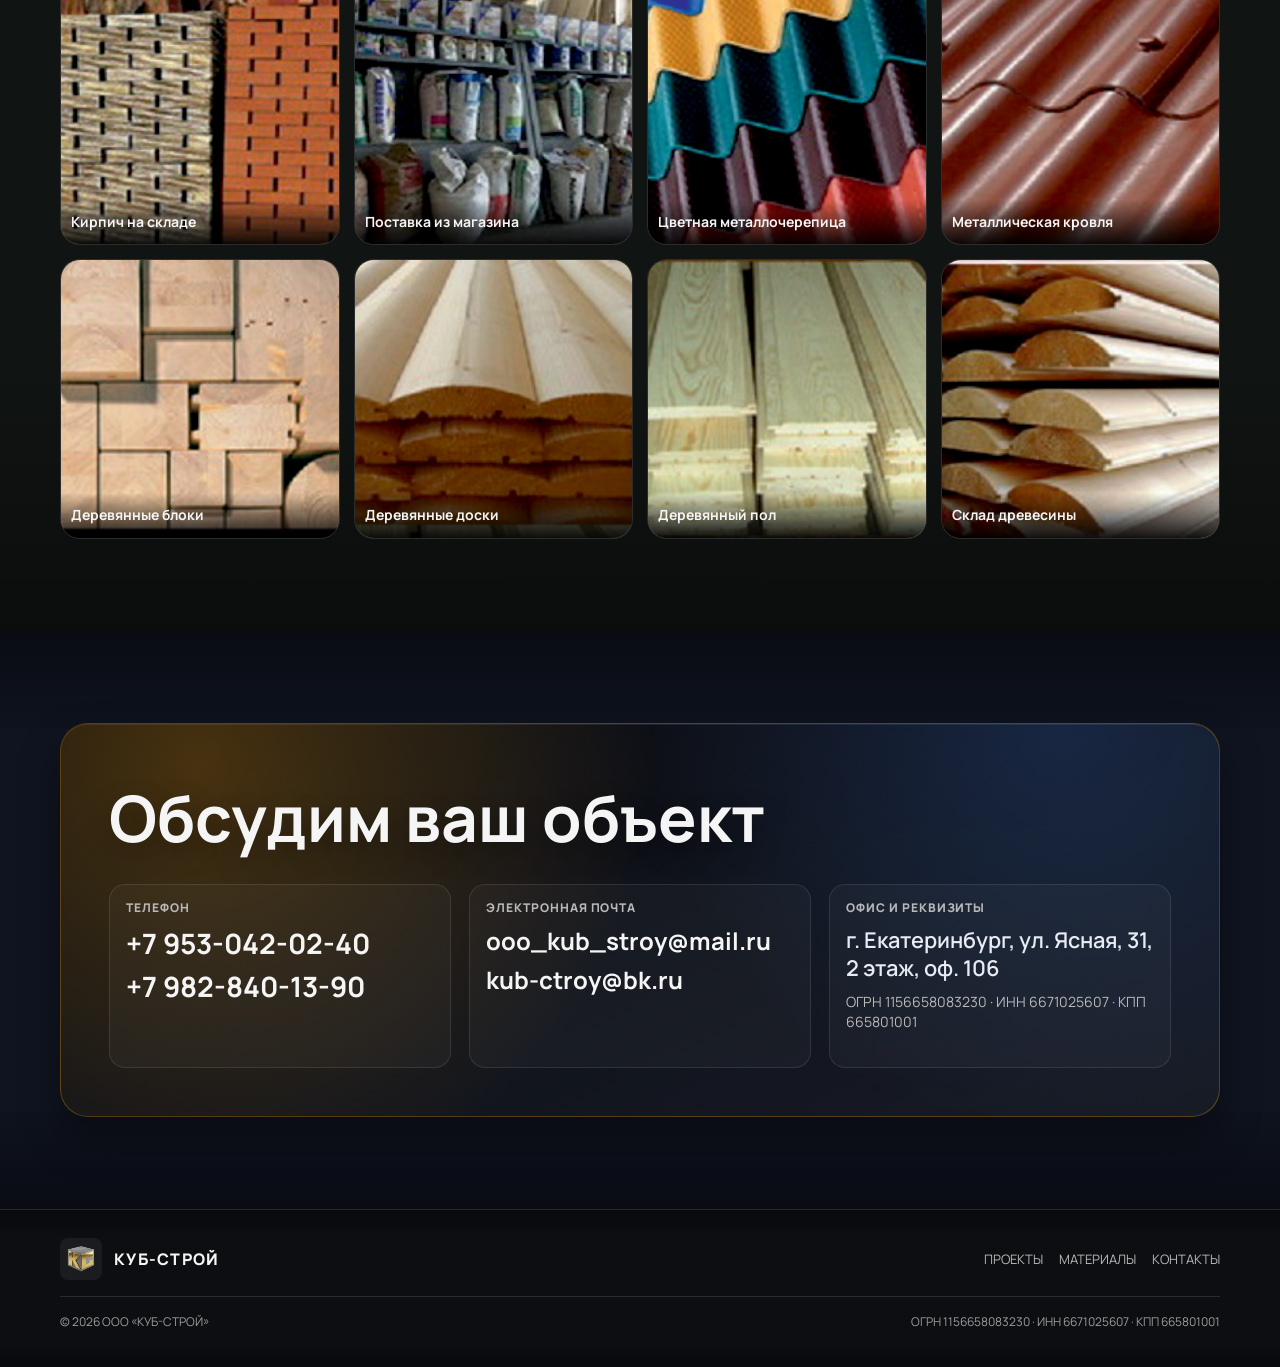
==== commit 49df73cb: "text update" ====
--- a/index.html
+++ b/index.html
@@ -5,7 +5,7 @@
     <!-- release: 20260218-13 -->
     <meta charset="UTF-8" />
     <meta name="viewport" content="width=device-width, initial-scale=1.0" />
-    <title>КУБ-СТРОЙ — Строительство и снабжение сложных объектов</title>
+    <title>КУБ-СТРОЙ — Строительство и снабжение объектов</title>
     <meta name="app-version" content="20260218-13" />
     <meta
       name="description"
@@ -57,7 +57,12 @@
               alt="Логотип КУБ-СТРОЙ"
             />
           </div>
-          <h1>Строим объекты любой сложности. <span>Отвечаем за результат.</span></h1>
+          <h1>Полный цикл
+            <br>
+            <span> Любая сложность</span>
+            <br>
+            <span> Абсолютная реализация</span>            
+          </h1>
           <p>
             Выполняем полный цикл работ: от подбора решений и поставки материалов до завершения
             СМР и сдачи объекта в срок.
@@ -72,11 +77,16 @@
             <p class="badge">Проекты</p>
             <h2>Реализуем объекты под ключ</h2>
             <p class="muted projects-text">
-              ООО «Куб-Строй» реализует комплексные проекты в сфере строительства и полного
-              оснащения крупных федеральных объектов. Работаем по прозрачному плану, фиксируем
-              ответственность по этапам, контролируем качество и сроки. За счет прямых поставок и
-              отлаженной партнерской сети предлагаем экономически выгодные решения без потери
-              надежности.
+              ООО «Куб-Строй» реализует
+комплексные проекты в сфере строительства и
+полного оснащения крупных федеральных объектов.
+Мы обеспечиваем надежность на всех этапах -
+от поставки материалов до завершения СМР,
+предлагая индивидуальные решения, строгое
+соблюдение сроков и конкурентоспособные
+цены благодаря масштабу нашей
+деятельности и отлаженной
+партнерской сети.
             </p>
           </div>
           <div class="projects-grid" id="projectsGrid">
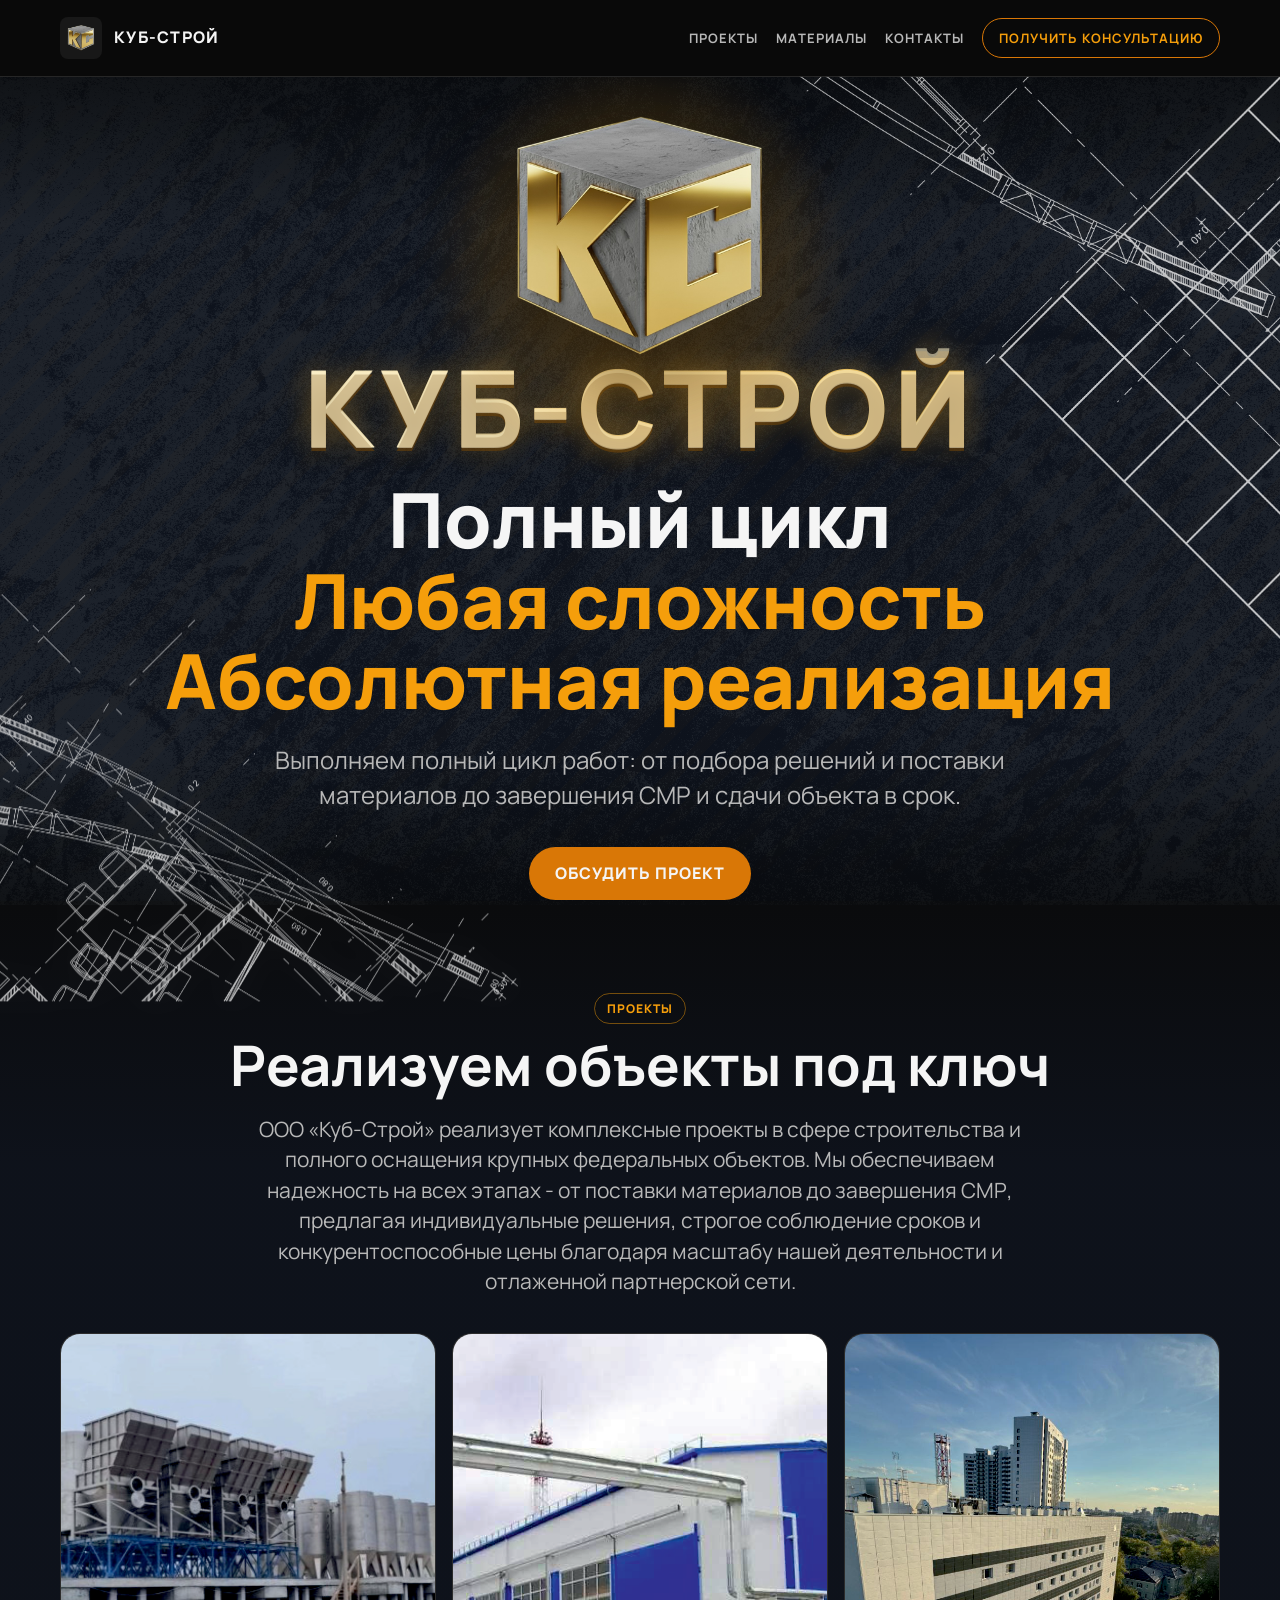
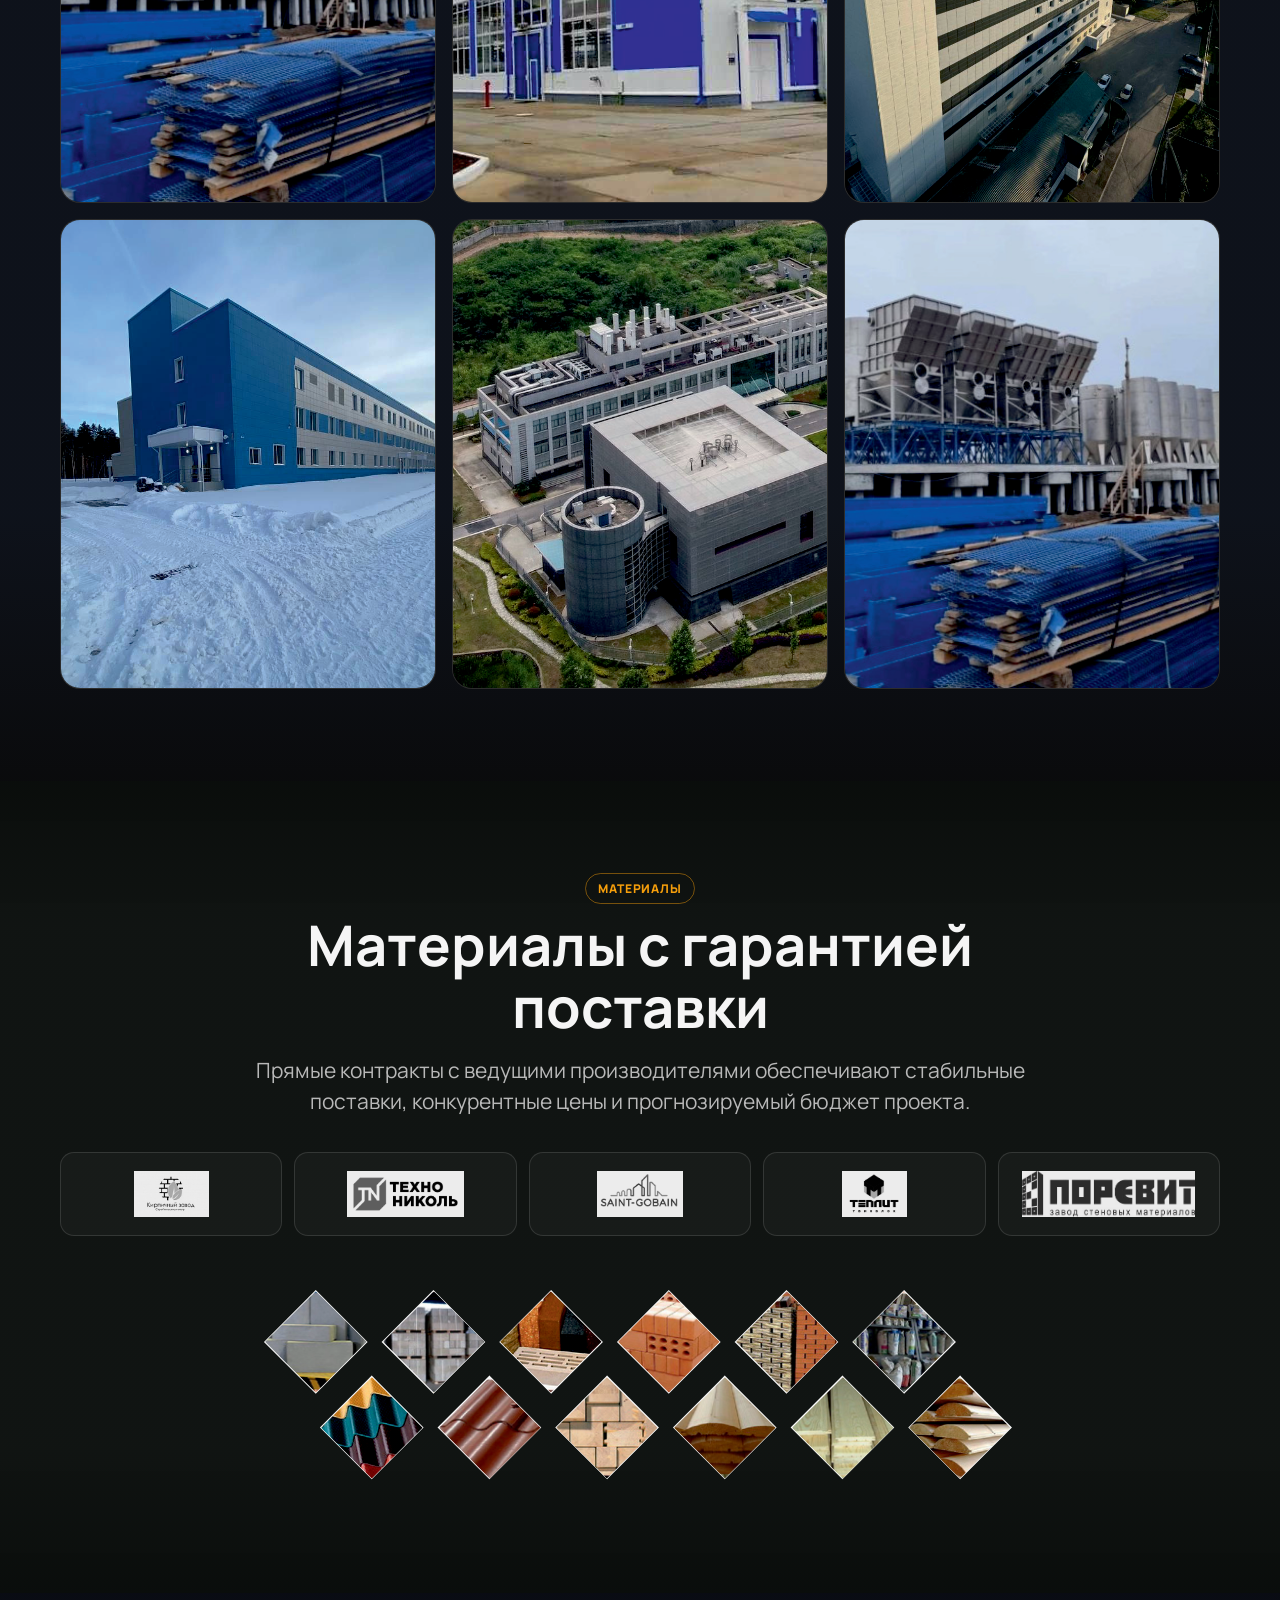
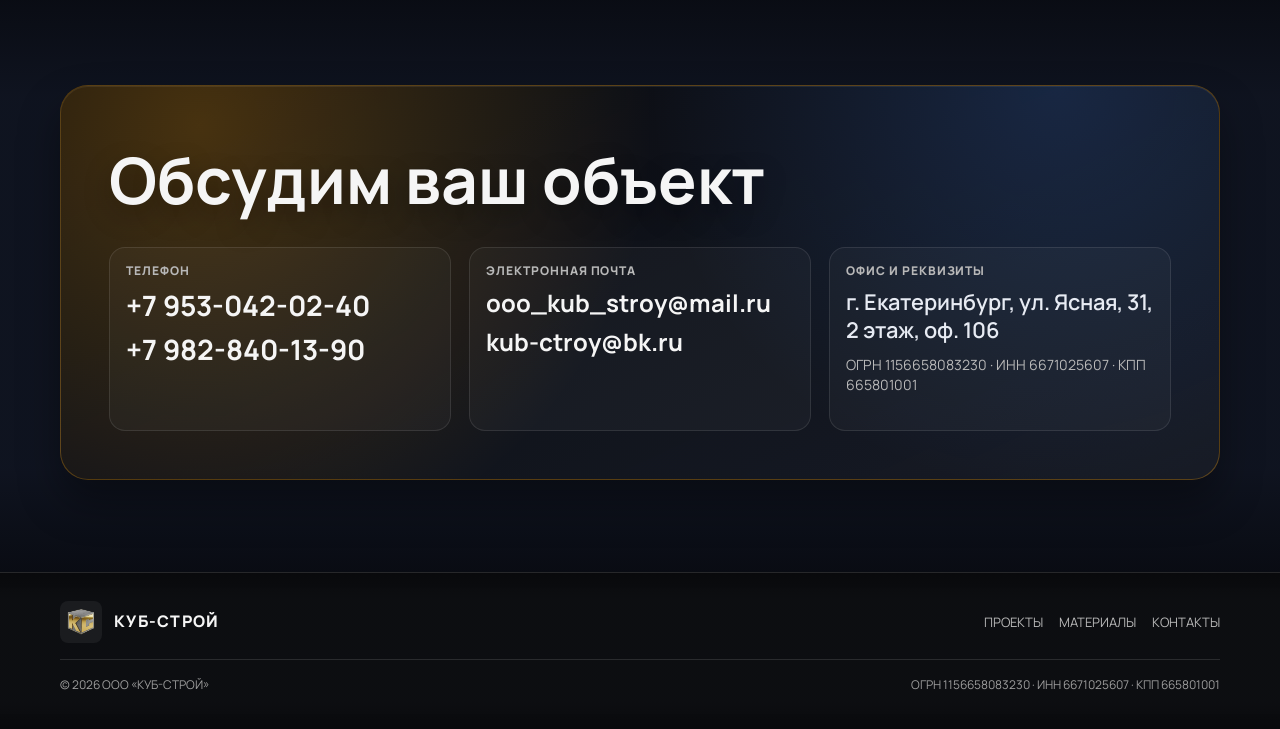
==== commit e5e356d3: "Update index.css and index.html for version 20260218-21; change background images, enhance hero logo" ====
--- a/index.html
+++ b/index.html
@@ -2,11 +2,11 @@
 <!DOCTYPE html>
 <html lang="ru">
   <head>
-    <!-- release: 20260218-13 -->
+    <!-- release: 20260218-21 -->
     <meta charset="UTF-8" />
     <meta name="viewport" content="width=device-width, initial-scale=1.0" />
     <title>КУБ-СТРОЙ — Строительство и снабжение объектов</title>
-    <meta name="app-version" content="20260218-13" />
+    <meta name="app-version" content="20260218-21" />
     <meta
       name="description"
       content="ООО КУБ-СТРОЙ: строительство и комплексное снабжение федеральных и промышленных объектов. Берем ответственность за сроки, бюджет и качество."
@@ -20,7 +20,7 @@
       href="https://fonts.googleapis.com/css2?family=Manrope:wght@400;500;600;700;800&display=swap"
       rel="stylesheet"
     />
-    <link rel="stylesheet" href="./index.css?v=20260218-12" />
+    <link rel="stylesheet" href="./index.css?v=20260218-21" />
   </head>
   <body>
     <div class="ambient-lines ambient-lines--top-right" aria-hidden="true"></div>
@@ -56,6 +56,7 @@
               src="./images/logo Куб Строй.png"
               alt="Логотип КУБ-СТРОЙ"
             />
+            <p class="hero-logo-title">КУБ-СТРОЙ</p>
           </div>
           <h1>Полный цикл
             <br>
@@ -63,7 +64,7 @@
             <br>
             <span> Абсолютная реализация</span>            
           </h1>
-          <p>
+          <p class="hero-description">
             Выполняем полный цикл работ: от подбора решений и поставки материалов до завершения
             СМР и сдачи объекта в срок.
           </p>
--- a/index.css
+++ b/index.css
@@ -63,7 +63,7 @@
 }
 
 .ambient-lines--top-right {
-  --line-image: url("./images/lines-top-right.png?v=20260218-11");
+  --line-image: url("./images/lines-top-right.png?v=20260218-17");
   top: var(--header-height);
   right: -1px;
   --line-x: 0%;
@@ -76,7 +76,7 @@
 }
 
 .ambient-lines--bottom-left {
-  --line-image: url("./images/lines-bottom-left.png?v=20260218-11");
+  --line-image: url("./images/lines-bottom-left.png?v=20260218-17");
   bottom: 0;
   left: 0;
   --line-x: -8%;
@@ -112,7 +112,7 @@
       var(--surface-tint-strong) 100%
     ),
     /* Используем обычный фон, чтобы пользователи не загружали Background-high-res.png. */
-    url("./images/Background.png?v=20260218-12") center / cover no-repeat fixed;
+    url("./images/Background.png?v=20260218-17") center / cover no-repeat fixed;
 }
 
 .hero > *,
@@ -277,8 +277,11 @@
 
 .hero-logo-wrap {
   position: relative;
-  width: fit-content;
-  margin: 0 auto 28px;
+  width: 100%;
+  margin: 0 auto 24px;
+  display: flex;
+  flex-direction: column;
+  align-items: center;
 }
 
 /* Мягкое круглое свечение за логотипом, чтобы фокусировать первый экран. */
@@ -311,6 +314,39 @@
   z-index: 1;
 }
 
+.hero-logo-title {
+  margin: -40px 0 0 0;
+  display: block;
+  text-align: center;
+  text-transform: uppercase;
+  font-size: clamp(58px, 8.3vw, 126px);
+  font-weight: 900;
+  letter-spacing: 0.05em;
+  line-height: 0.92;
+  max-width: 100%;
+  color: #f9dd92;
+  background: linear-gradient(
+    110deg,
+    #fff8d8 0%,
+    #fae6ac 18%,
+    #f4c65a 38%,
+    #a76508 52%,
+    #f4c65a 66%,
+    #fff0bf 82%,
+    #b97310 100%
+  );
+  background-size: 240% auto;
+  -webkit-background-clip: text;
+  background-clip: text;
+  -webkit-text-fill-color: transparent;
+  animation: goldMetalShine 5.2s linear infinite;
+  text-shadow:
+    0 1px 0 rgba(255, 244, 206, 0.55),
+    0 4px 0 rgba(110, 68, 8, 0.58),
+    0 12px 24px rgba(0, 0, 0, 0.44),
+    0 0 28px rgba(246, 188, 74, 0.5);
+}
+
 .hero h1 {
   margin: 0;
   font-size: clamp(34px, 8vw, 76px);
@@ -322,7 +358,7 @@
   color: var(--accent);
 }
 
-.hero p {
+.hero-description {
   margin: 22px auto 0;
   max-width: 760px;
   color: var(--muted);
@@ -383,8 +419,7 @@
   gap: 16px;
 }
 
-.projects-grid .card,
-.materials-grid .card {
+.projects-grid .card {
   overflow: hidden;
   border-radius: 20px;
   border: 1px solid var(--border);
@@ -392,8 +427,7 @@
   transition: transform 0.3s ease, border-color 0.3s ease, box-shadow 0.3s ease;
 }
 
-.projects-grid .card:hover,
-.materials-grid .card:hover {
+.projects-grid .card:hover {
   transform: translateY(-4px);
   border-color: rgba(245, 158, 11, 0.55);
   box-shadow: 0 14px 26px rgba(0, 0, 0, 0.35);
@@ -435,27 +469,62 @@
   opacity: 0.92;
 }
 
+/* Материалы показываем в ромбической сетке, как в референсе. */
 .materials-grid {
+  --diamond-size: clamp(82px, 8.1vw, 128px);
+  --row-shift-x: calc(var(--diamond-size) * 0.54);
+  --row-shift-y: calc(var(--diamond-size) * -0.31);
   display: grid;
-  grid-template-columns: repeat(4, minmax(0, 1fr));
+  grid-template-columns: repeat(6, var(--diamond-size));
+  justify-content: center;
   gap: 14px;
+  padding: 18px calc(var(--diamond-size) * 0.58) 22px 0;
 }
 
 .materials-grid .card {
-  aspect-ratio: 1 / 1;
+  width: var(--diamond-size);
+  height: var(--diamond-size);
   position: relative;
+  overflow: hidden;
+  isolation: isolate;
+  clip-path: polygon(50% 0%, 100% 50%, 50% 100%, 0% 50%);
+  border: none;
+  background: rgba(255, 255, 255, 0.98);
+  transition: transform 0.28s ease, border-color 0.28s ease, box-shadow 0.28s ease, filter 0.28s ease;
+  box-shadow:
+    0 0 0 2px rgba(255, 255, 255, 0.98),
+    0 0 20px rgba(255, 255, 255, 0.48),
+    0 12px 22px rgba(0, 0, 0, 0.32);
+}
+
+.materials-grid .card img {
+  position: absolute;
+  inset: 4px;
+  width: calc(100% - 8px);
+  height: calc(100% - 8px);
+  clip-path: inherit;
+  object-fit: cover;
+  transform: scale(1.06);
+  z-index: 1;
+}
+
+/* Четный ряд смещаем, чтобы ромбы закрывали пустые промежутки. */
+.materials-grid .card:nth-child(n + 7):nth-child(-n + 12) {
+  margin-left: var(--row-shift-x);
+  margin-top: var(--row-shift-y);
+}
+
+.materials-grid .card:hover {
+  transform: scale(1.05);
+  box-shadow:
+    0 0 0 2px rgba(255, 255, 255, 1),
+    0 0 28px rgba(255, 255, 255, 0.62),
+    0 16px 30px rgba(0, 0, 0, 0.4);
+  filter: saturate(1.06);
 }
 
 .materials-grid .card > p {
-  position: absolute;
-  left: 0;
-  right: 0;
-  bottom: 0;
-  margin: 0;
-  padding: 12px 10px;
-  font-size: 14px;
-  font-weight: 700;
-  background: linear-gradient(to top, rgba(0, 0, 0, 0.9), rgba(0, 0, 0, 0));
+  display: none;
 }
 
 .contacts-card {
@@ -699,13 +768,36 @@
   }
 }
 
+@keyframes goldMetalShine {
+  from {
+    background-position: 0% 50%;
+  }
+  to {
+    background-position: 240% 50%;
+  }
+}
+
 @media (max-width: 1100px) {
   .projects-grid {
     grid-template-columns: repeat(2, minmax(0, 1fr));
   }
 
   .materials-grid {
-    grid-template-columns: repeat(3, minmax(0, 1fr));
+    --diamond-size: clamp(80px, 11vw, 120px);
+    --row-shift-x: calc(var(--diamond-size) * 0.5);
+    --row-shift-y: calc(var(--diamond-size) * -0.28);
+    grid-template-columns: repeat(5, var(--diamond-size));
+    padding-right: calc(var(--diamond-size) * 0.54);
+  }
+
+  .materials-grid .card {
+    margin-left: 0;
+    margin-top: 0;
+  }
+
+  .materials-grid .card:nth-child(n + 6):nth-child(-n + 10) {
+    margin-left: var(--row-shift-x);
+    margin-top: var(--row-shift-y);
   }
 }
 
@@ -751,6 +843,25 @@
   .contact-item {
     min-height: 0;
   }
+
+  .materials-grid {
+    --diamond-size: clamp(78px, 17vw, 112px);
+    --row-shift-x: calc(var(--diamond-size) * 0.48);
+    --row-shift-y: calc(var(--diamond-size) * -0.24);
+    grid-template-columns: repeat(4, var(--diamond-size));
+    gap: 10px;
+    padding-right: calc(var(--diamond-size) * 0.5);
+  }
+
+  .materials-grid .card {
+    margin-left: 0;
+    margin-top: 0;
+  }
+
+  .materials-grid .card:nth-child(n + 5):nth-child(-n + 8) {
+    margin-left: var(--row-shift-x);
+    margin-top: var(--row-shift-y);
+  }
 }
 
 @media (max-width: 680px) {
@@ -768,7 +879,23 @@
   }
 
   .materials-grid {
-    grid-template-columns: repeat(2, minmax(0, 1fr));
+    --diamond-size: clamp(76px, 24vw, 102px);
+    --row-shift-x: calc(var(--diamond-size) * 0.45);
+    --row-shift-y: calc(var(--diamond-size) * -0.2);
+    grid-template-columns: repeat(3, var(--diamond-size));
+    gap: 10px;
+    padding-right: calc(var(--diamond-size) * 0.46);
+  }
+
+  .materials-grid .card {
+    margin-left: 0;
+    margin-top: 0;
+  }
+
+  .materials-grid .card:nth-child(n + 4):nth-child(-n + 6),
+  .materials-grid .card:nth-child(n + 10):nth-child(-n + 12) {
+    margin-left: var(--row-shift-x);
+    margin-top: var(--row-shift-y);
   }
 
   .footer-wrap {
@@ -797,6 +924,31 @@
 
   .ambient-lines::after {
     opacity: 0.3;
+  }
+
+  .materials-grid {
+    --diamond-size: clamp(72px, 34vw, 92px);
+    --row-shift-x: calc(var(--diamond-size) * 0.38);
+    --row-shift-y: calc(var(--diamond-size) * -0.14);
+    grid-template-columns: repeat(2, var(--diamond-size));
+    padding-right: calc(var(--diamond-size) * 0.4);
+  }
+
+  .materials-grid .card {
+    margin-left: 0;
+    margin-top: 0;
+  }
+
+  .materials-grid .card:nth-child(n + 3):nth-child(-n + 4),
+  .materials-grid .card:nth-child(n + 7):nth-child(-n + 8),
+  .materials-grid .card:nth-child(n + 11):nth-child(-n + 12) {
+    margin-left: var(--row-shift-x);
+    margin-top: var(--row-shift-y);
+  }
+
+  .hero-logo-title {
+    font-size: clamp(42px, 12vw, 74px);
+    letter-spacing: 0.03em;
   }
 }
 
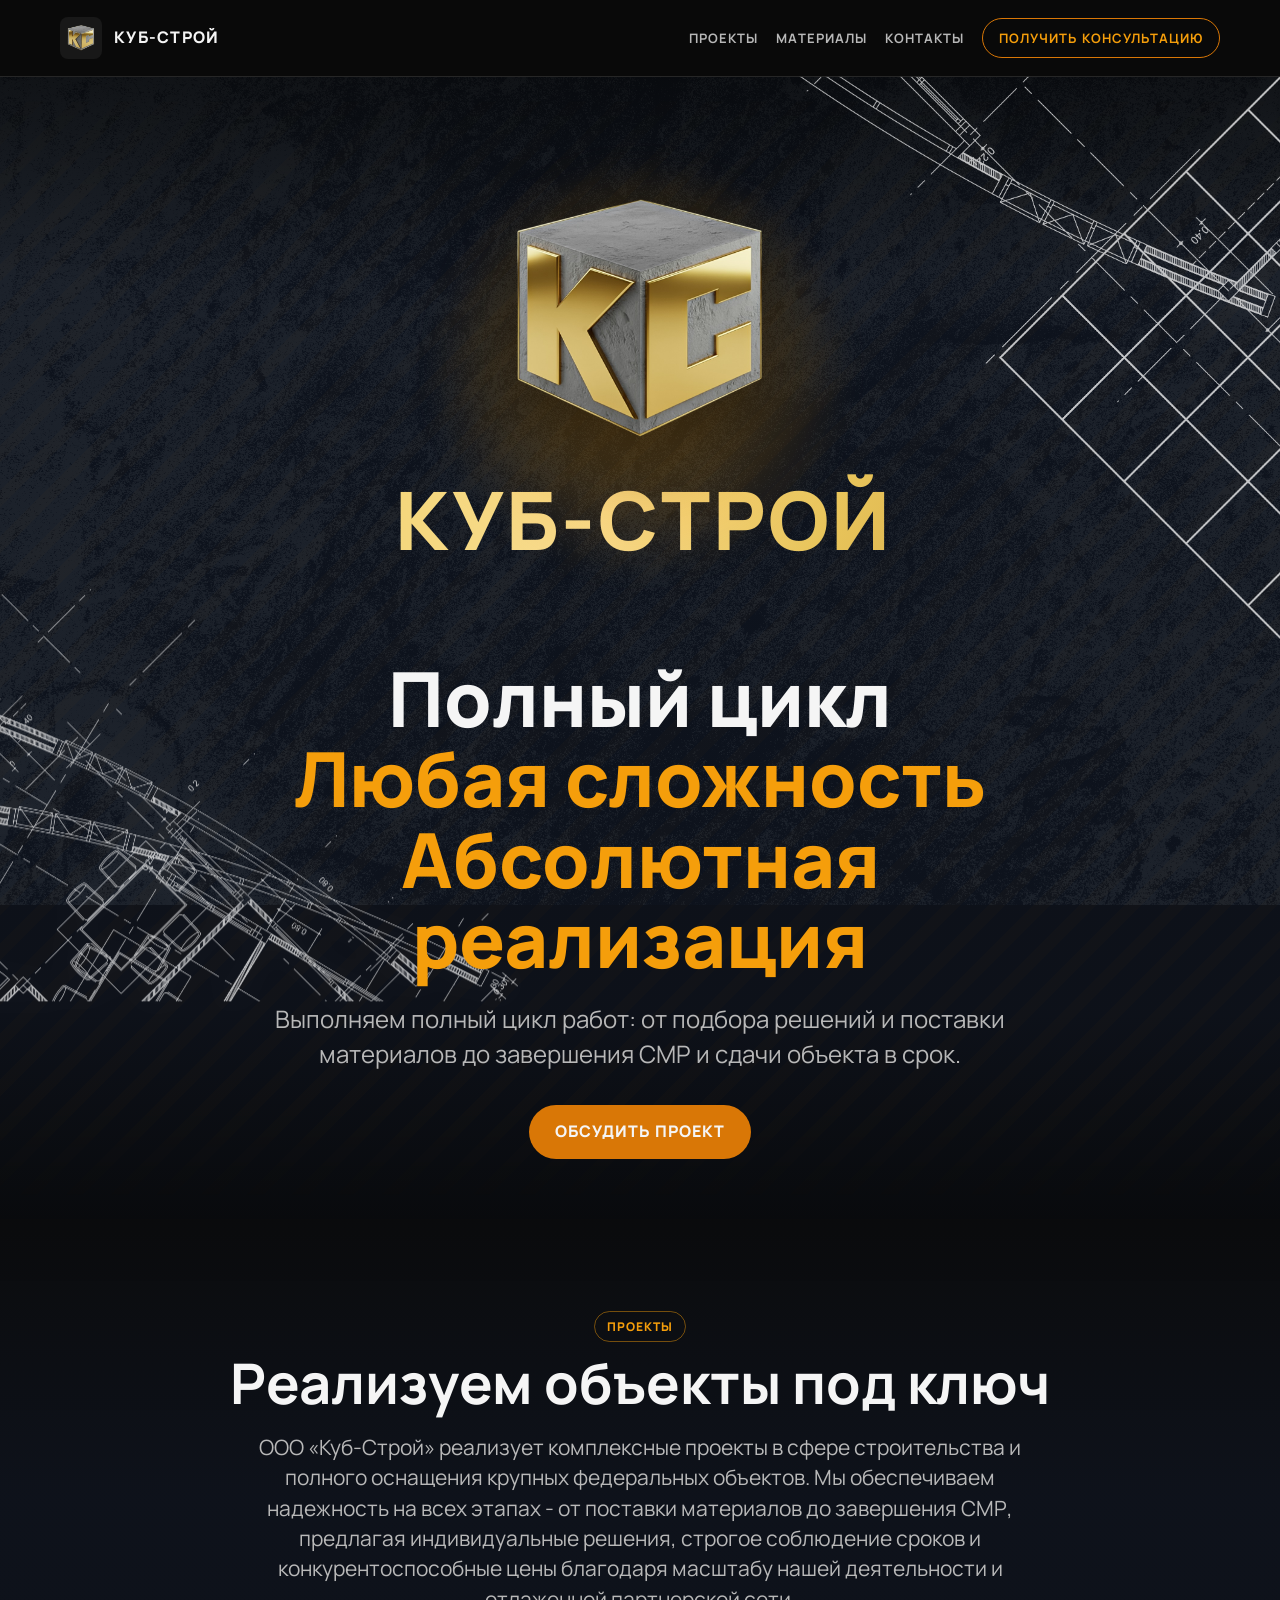
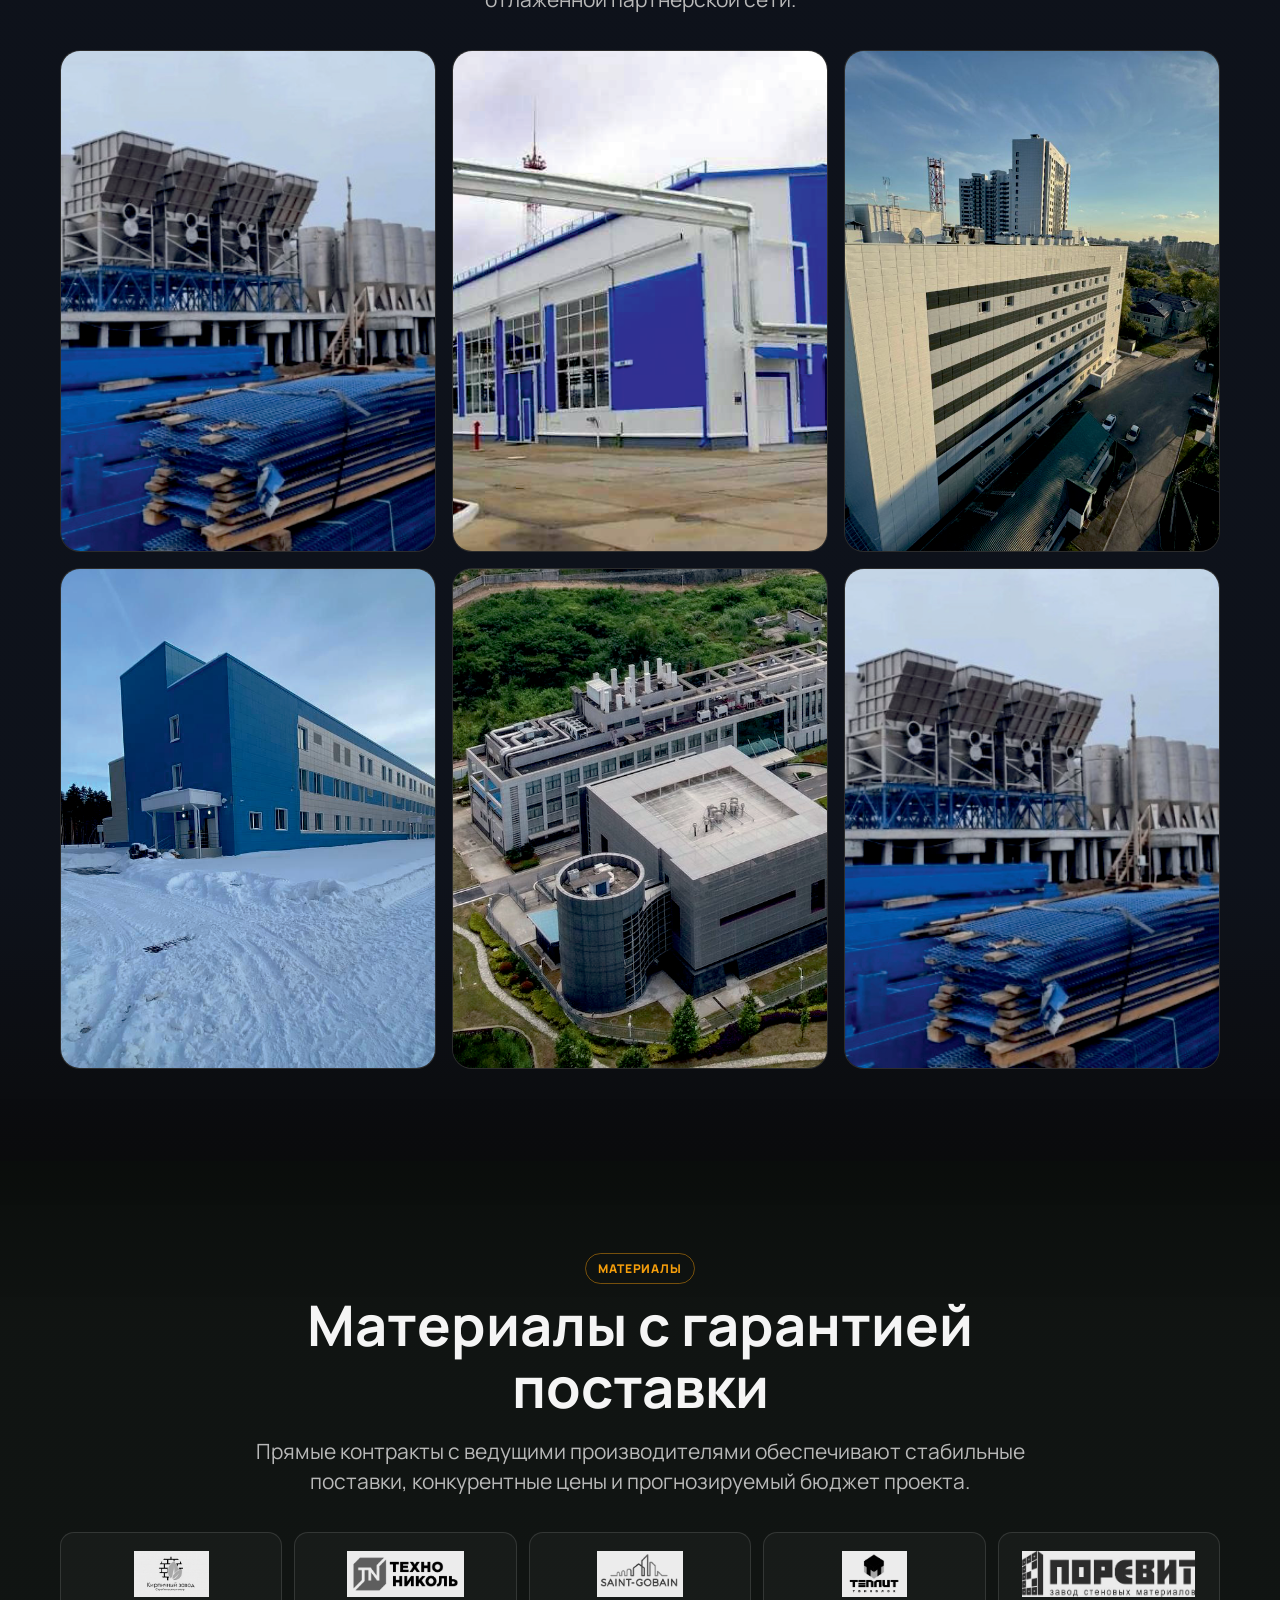
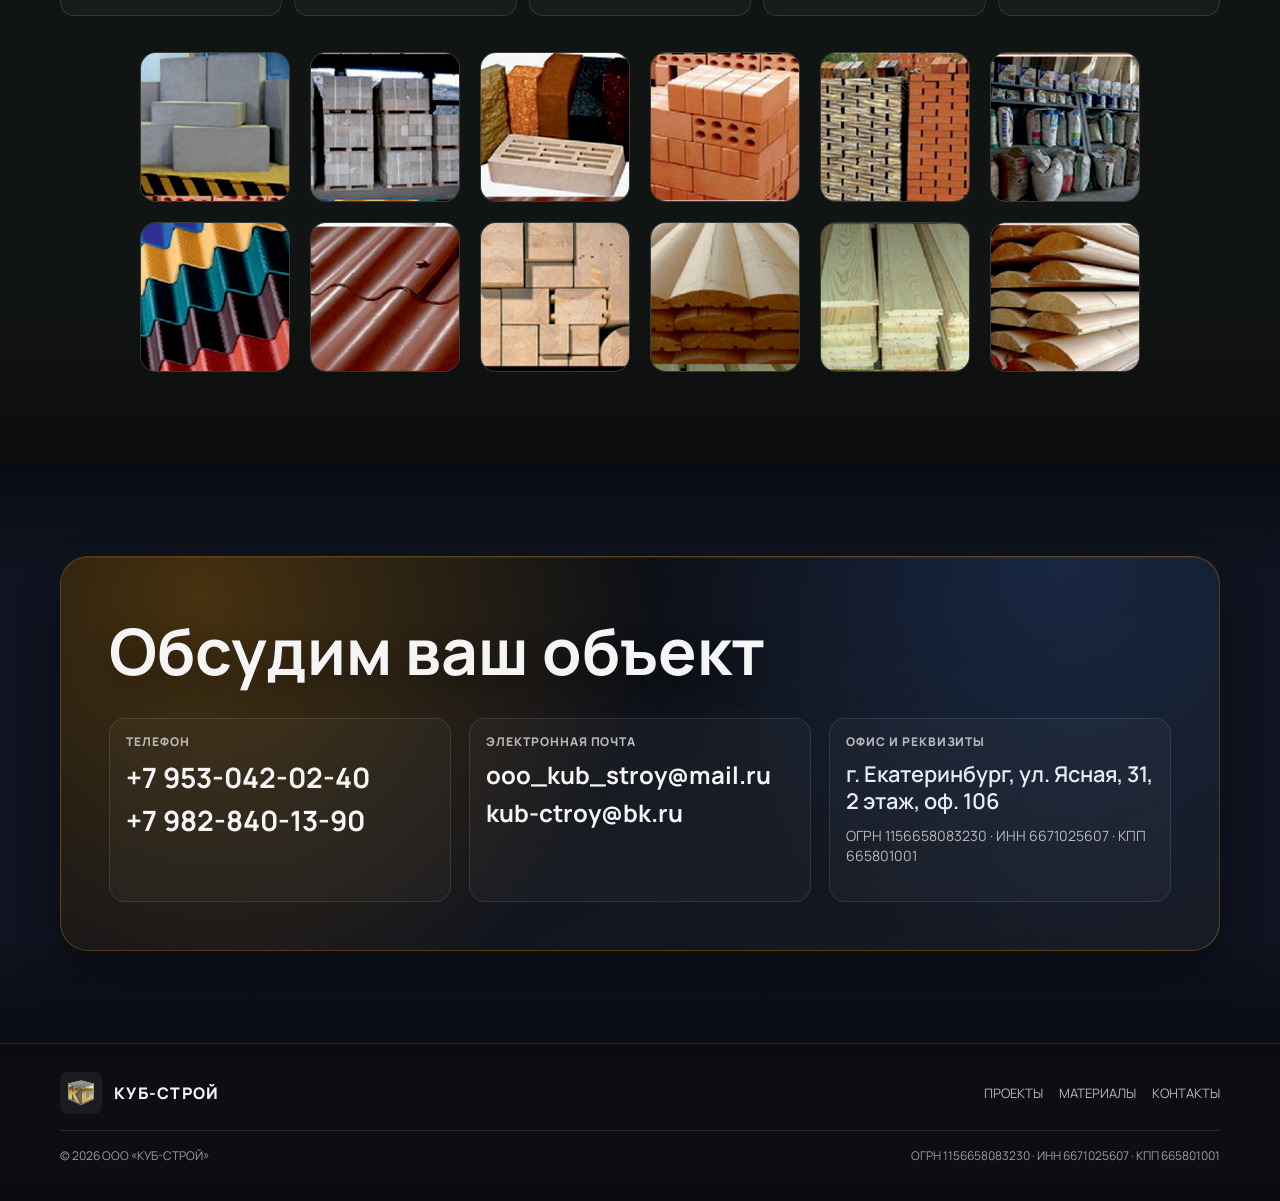
==== commit 699eea5f: "Update index.css and index.html for version 20260218-23; change background images, enhance hero sect" ====
--- a/index.html
+++ b/index.html
@@ -2,11 +2,11 @@
 <!DOCTYPE html>
 <html lang="ru">
   <head>
-    <!-- release: 20260218-21 -->
+    <!-- release: 20260218-23 -->
     <meta charset="UTF-8" />
     <meta name="viewport" content="width=device-width, initial-scale=1.0" />
     <title>КУБ-СТРОЙ — Строительство и снабжение объектов</title>
-    <meta name="app-version" content="20260218-21" />
+    <meta name="app-version" content="20260218-23" />
     <meta
       name="description"
       content="ООО КУБ-СТРОЙ: строительство и комплексное снабжение федеральных и промышленных объектов. Берем ответственность за сроки, бюджет и качество."
@@ -20,7 +20,7 @@
       href="https://fonts.googleapis.com/css2?family=Manrope:wght@400;500;600;700;800&display=swap"
       rel="stylesheet"
     />
-    <link rel="stylesheet" href="./index.css?v=20260218-21" />
+    <link rel="stylesheet" href="./index.css?v=20260218-23" />
   </head>
   <body>
     <div class="ambient-lines ambient-lines--top-right" aria-hidden="true"></div>
@@ -48,7 +48,7 @@
 
     <main>
       <section class="hero section-dark">
-        <div class="container hero-inner reveal">
+        <div class="container hero-top reveal">
           <div class="hero-logo-wrap">
             <img
               class="hero-logo"
@@ -58,11 +58,13 @@
             />
             <p class="hero-logo-title">КУБ-СТРОЙ</p>
           </div>
+        </div>
+        <div class="container hero-bottom reveal">
           <h1>Полный цикл
             <br>
             <span> Любая сложность</span>
             <br>
-            <span> Абсолютная реализация</span>            
+            <span> Абсолютная реализация</span>
           </h1>
           <p class="hero-description">
             Выполняем полный цикл работ: от подбора решений и поставки материалов до завершения
--- a/index.css
+++ b/index.css
@@ -63,7 +63,7 @@
 }
 
 .ambient-lines--top-right {
-  --line-image: url("./images/lines-top-right.png?v=20260218-17");
+  --line-image: url("./images/lines-top-right.png?v=20260218-22");
   top: var(--header-height);
   right: -1px;
   --line-x: 0%;
@@ -76,7 +76,7 @@
 }
 
 .ambient-lines--bottom-left {
-  --line-image: url("./images/lines-bottom-left.png?v=20260218-17");
+  --line-image: url("./images/lines-bottom-left.png?v=20260218-22");
   bottom: 0;
   left: 0;
   --line-x: -8%;
@@ -112,7 +112,7 @@
       var(--surface-tint-strong) 100%
     ),
     /* Используем обычный фон, чтобы пользователи не загружали Background-high-res.png. */
-    url("./images/Background.png?v=20260218-17") center / cover no-repeat fixed;
+    url("./images/Background.png?v=20260218-22") center / cover no-repeat fixed;
 }
 
 .hero > *,
@@ -232,9 +232,13 @@
   --surface-tint-strong: rgba(8, 10, 14, 0.74);
   min-height: calc(100vh - 76px);
   display: flex;
+  flex-direction: column;
+  justify-content: center;
   align-items: center;
   position: relative;
   overflow: hidden;
+  gap: 20px;
+  padding: 60px 0;
 }
 
 /* Диагональные полосы как отсылка к стройплощадке. */
@@ -249,19 +253,19 @@
     rgba(245, 158, 11, 0) 12px 32px
   );
   opacity: 0.18;
-  /* Fade по краям первого блока, чтобы анимация мягко сходила на нет. */
+  /* Fade по краям блока, чтобы анимация мягко сходила на нет. */
   -webkit-mask-image: linear-gradient(
     to bottom,
     rgba(0, 0, 0, 0) 0%,
-    rgba(0, 0, 0, 1) 16%,
-    rgba(0, 0, 0, 1) 84%,
+    rgba(0, 0, 0, 1) 10%,
+    rgba(0, 0, 0, 1) 90%,
     rgba(0, 0, 0, 0) 100%
   );
   mask-image: linear-gradient(
     to bottom,
     rgba(0, 0, 0, 0) 0%,
-    rgba(0, 0, 0, 1) 16%,
-    rgba(0, 0, 0, 1) 84%,
+    rgba(0, 0, 0, 1) 10%,
+    rgba(0, 0, 0, 1) 90%,
     rgba(0, 0, 0, 0) 100%
   );
   /* Alternate-режим убирает видимый "шов" в точке перезапуска анимации. */
@@ -271,8 +275,15 @@
   will-change: background-position;
 }
 
-.hero-inner {
+.hero-top {
   text-align: center;
+  margin-bottom: 40px;
+  padding-top: 24px;
+}
+
+.hero-bottom {
+  text-align: center;
+  max-width: 800px;
 }
 
 .hero-logo-wrap {
@@ -282,6 +293,7 @@
   display: flex;
   flex-direction: column;
   align-items: center;
+  overflow: visible;
 }
 
 /* Мягкое круглое свечение за логотипом, чтобы фокусировать первый экран. */
@@ -315,36 +327,33 @@
 }
 
 .hero-logo-title {
-  margin: -40px 0 0 0;
+  margin: -30px -8px 0 0;
   display: block;
   text-align: center;
   text-transform: uppercase;
-  font-size: clamp(58px, 8.3vw, 126px);
+  font-size: clamp(44px, 6.3vw, 92px);
   font-weight: 900;
-  letter-spacing: 0.05em;
-  line-height: 0.92;
+  letter-spacing: 0.035em;
+  line-height: 1.35;
+  padding: 0.18em 0 0;
   max-width: 100%;
   color: #f9dd92;
   background: linear-gradient(
     110deg,
-    #fff8d8 0%,
-    #fae6ac 18%,
-    #f4c65a 38%,
-    #a76508 52%,
-    #f4c65a 66%,
-    #fff0bf 82%,
-    #b97310 100%
+    #f4d67a 0%,
+    #f8dc90 15%,
+    #e8c45a 30%,
+    #d4a848 45%,
+    #c09030 60%,
+    #d4a848 75%,
+    #e8c45a 90%,
+    #f4d67a 100%
   );
-  background-size: 240% auto;
+  background-size: 300% auto;
   -webkit-background-clip: text;
   background-clip: text;
   -webkit-text-fill-color: transparent;
   animation: goldMetalShine 5.2s linear infinite;
-  text-shadow:
-    0 1px 0 rgba(255, 244, 206, 0.55),
-    0 4px 0 rgba(110, 68, 8, 0.58),
-    0 12px 24px rgba(0, 0, 0, 0.44),
-    0 0 28px rgba(246, 188, 74, 0.5);
 }
 
 .hero h1 {
@@ -434,7 +443,7 @@
 }
 
 .projects-grid .card {
-  aspect-ratio: 4 / 5;
+  aspect-ratio: 3 / 4;
 }
 
 .card img {
@@ -469,62 +478,65 @@
   opacity: 0.92;
 }
 
-/* Материалы показываем в ромбической сетке, как в референсе. */
+/* Материалы показываем в современной сетке с подписями */
 .materials-grid {
-  --diamond-size: clamp(82px, 8.1vw, 128px);
-  --row-shift-x: calc(var(--diamond-size) * 0.54);
-  --row-shift-y: calc(var(--diamond-size) * -0.31);
   display: grid;
-  grid-template-columns: repeat(6, var(--diamond-size));
-  justify-content: center;
-  gap: 14px;
-  padding: 18px calc(var(--diamond-size) * 0.58) 22px 0;
+  grid-template-columns: repeat(auto-fit, minmax(140px, 1fr));
+  gap: 20px;
+  max-width: 1000px;
+  margin: 0 auto;
 }
 
 .materials-grid .card {
-  width: var(--diamond-size);
-  height: var(--diamond-size);
   position: relative;
   overflow: hidden;
-  isolation: isolate;
-  clip-path: polygon(50% 0%, 100% 50%, 50% 100%, 0% 50%);
-  border: none;
-  background: rgba(255, 255, 255, 0.98);
-  transition: transform 0.28s ease, border-color 0.28s ease, box-shadow 0.28s ease, filter 0.28s ease;
+  border-radius: 16px;
+  border: 1px solid var(--border);
+  background: rgba(255, 255, 255, 0.05);
+  transition: all 0.3s ease;
+  cursor: pointer;
+  aspect-ratio: 1 / 1;
+}
+
+.materials-grid .card:hover {
+  transform: translateY(-8px);
+  border-color: rgba(245, 158, 11, 0.4);
   box-shadow:
-    0 0 0 2px rgba(255, 255, 255, 0.98),
-    0 0 20px rgba(255, 255, 255, 0.48),
-    0 12px 22px rgba(0, 0, 0, 0.32);
+    0 12px 32px rgba(0, 0, 0, 0.4),
+    0 0 0 1px rgba(245, 158, 11, 0.2);
+  background: rgba(245, 158, 11, 0.02);
 }
 
 .materials-grid .card img {
+  width: 100%;
+  height: 100%;
+  object-fit: cover;
+  transition: transform 0.3s ease;
+}
+
+.materials-grid .card:hover img {
+  transform: scale(1.08);
+}
+
+.materials-grid .card > p {
   position: absolute;
-  inset: 4px;
-  width: calc(100% - 8px);
-  height: calc(100% - 8px);
-  clip-path: inherit;
-  object-fit: cover;
-  transform: scale(1.06);
-  z-index: 1;
-}
-
-/* Четный ряд смещаем, чтобы ромбы закрывали пустые промежутки. */
-.materials-grid .card:nth-child(n + 7):nth-child(-n + 12) {
-  margin-left: var(--row-shift-x);
-  margin-top: var(--row-shift-y);
-}
-
-.materials-grid .card:hover {
-  transform: scale(1.05);
-  box-shadow:
-    0 0 0 2px rgba(255, 255, 255, 1),
-    0 0 28px rgba(255, 255, 255, 0.62),
-    0 16px 30px rgba(0, 0, 0, 0.4);
-  filter: saturate(1.06);
-}
-
-.materials-grid .card > p {
-  display: none;
+  bottom: 0;
+  left: 0;
+  right: 0;
+  background: linear-gradient(to top, rgba(0, 0, 0, 0.8), transparent);
+  color: white;
+  padding: 40px 12px 12px;
+  margin: 0;
+  font-size: clamp(11px, 2.5vw, 14px);
+  font-weight: 600;
+  text-align: center;
+  line-height: 1.3;
+  opacity: 0;
+  transition: opacity 0.3s ease;
+}
+
+.materials-grid .card:hover > p {
+  opacity: 1;
 }
 
 .contacts-card {
@@ -769,11 +781,14 @@
 }
 
 @keyframes goldMetalShine {
-  from {
+  0% {
     background-position: 0% 50%;
   }
-  to {
-    background-position: 240% 50%;
+  50% {
+    background-position: 150% 50%;
+  }
+  100% {
+    background-position: 300% 50%;
   }
 }
 
@@ -783,21 +798,8 @@
   }
 
   .materials-grid {
-    --diamond-size: clamp(80px, 11vw, 120px);
-    --row-shift-x: calc(var(--diamond-size) * 0.5);
-    --row-shift-y: calc(var(--diamond-size) * -0.28);
-    grid-template-columns: repeat(5, var(--diamond-size));
-    padding-right: calc(var(--diamond-size) * 0.54);
-  }
-
-  .materials-grid .card {
-    margin-left: 0;
-    margin-top: 0;
-  }
-
-  .materials-grid .card:nth-child(n + 6):nth-child(-n + 10) {
-    margin-left: var(--row-shift-x);
-    margin-top: var(--row-shift-y);
+    grid-template-columns: repeat(auto-fit, minmax(120px, 1fr));
+    gap: 16px;
   }
 }
 
@@ -845,22 +847,8 @@
   }
 
   .materials-grid {
-    --diamond-size: clamp(78px, 17vw, 112px);
-    --row-shift-x: calc(var(--diamond-size) * 0.48);
-    --row-shift-y: calc(var(--diamond-size) * -0.24);
-    grid-template-columns: repeat(4, var(--diamond-size));
-    gap: 10px;
-    padding-right: calc(var(--diamond-size) * 0.5);
-  }
-
-  .materials-grid .card {
-    margin-left: 0;
-    margin-top: 0;
-  }
-
-  .materials-grid .card:nth-child(n + 5):nth-child(-n + 8) {
-    margin-left: var(--row-shift-x);
-    margin-top: var(--row-shift-y);
+    grid-template-columns: repeat(auto-fit, minmax(100px, 1fr));
+    gap: 14px;
   }
 }
 
@@ -871,7 +859,7 @@
   }
 
   .projects-grid .card {
-    aspect-ratio: 1 / 1;
+    aspect-ratio: 3 / 4;
   }
 
   #projects.section {
@@ -879,23 +867,8 @@
   }
 
   .materials-grid {
-    --diamond-size: clamp(76px, 24vw, 102px);
-    --row-shift-x: calc(var(--diamond-size) * 0.45);
-    --row-shift-y: calc(var(--diamond-size) * -0.2);
-    grid-template-columns: repeat(3, var(--diamond-size));
-    gap: 10px;
-    padding-right: calc(var(--diamond-size) * 0.46);
-  }
-
-  .materials-grid .card {
-    margin-left: 0;
-    margin-top: 0;
-  }
-
-  .materials-grid .card:nth-child(n + 4):nth-child(-n + 6),
-  .materials-grid .card:nth-child(n + 10):nth-child(-n + 12) {
-    margin-left: var(--row-shift-x);
-    margin-top: var(--row-shift-y);
+    grid-template-columns: repeat(auto-fit, minmax(80px, 1fr));
+    gap: 12px;
   }
 
   .footer-wrap {
@@ -907,7 +880,7 @@
 @media (max-width: 430px) {
   /* Дополнительно уменьшаем визуальную высоту карточек на очень узких экранах. */
   .projects-grid .card {
-    aspect-ratio: 6 / 5;
+    aspect-ratio: 4 / 5;
   }
 
   .hero::after {
@@ -927,28 +900,13 @@
   }
 
   .materials-grid {
-    --diamond-size: clamp(72px, 34vw, 92px);
-    --row-shift-x: calc(var(--diamond-size) * 0.38);
-    --row-shift-y: calc(var(--diamond-size) * -0.14);
-    grid-template-columns: repeat(2, var(--diamond-size));
-    padding-right: calc(var(--diamond-size) * 0.4);
-  }
-
-  .materials-grid .card {
-    margin-left: 0;
-    margin-top: 0;
-  }
-
-  .materials-grid .card:nth-child(n + 3):nth-child(-n + 4),
-  .materials-grid .card:nth-child(n + 7):nth-child(-n + 8),
-  .materials-grid .card:nth-child(n + 11):nth-child(-n + 12) {
-    margin-left: var(--row-shift-x);
-    margin-top: var(--row-shift-y);
+    grid-template-columns: repeat(auto-fit, minmax(70px, 1fr));
+    gap: 10px;
   }
 
   .hero-logo-title {
-    font-size: clamp(42px, 12vw, 74px);
-    letter-spacing: 0.03em;
+    font-size: clamp(34px, 10.5vw, 56px);
+    letter-spacing: 0.02em;
   }
 }
 
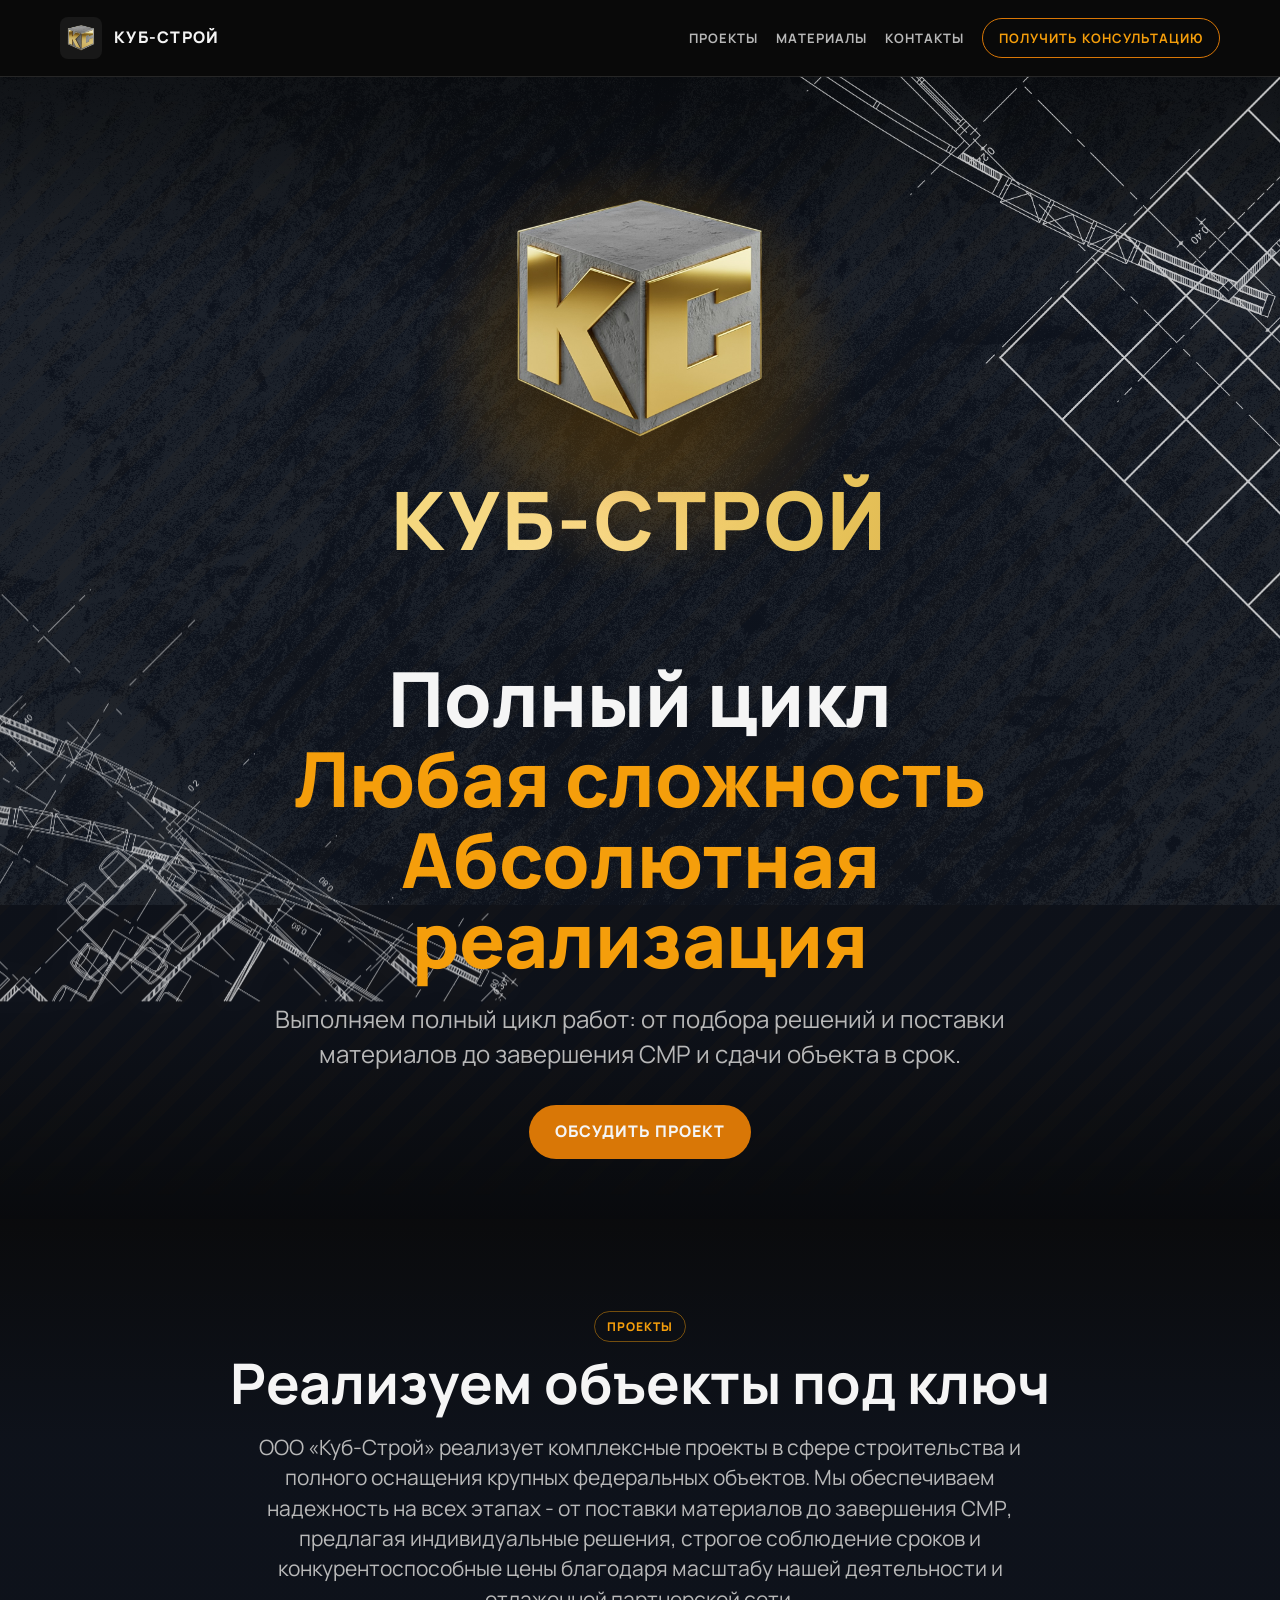
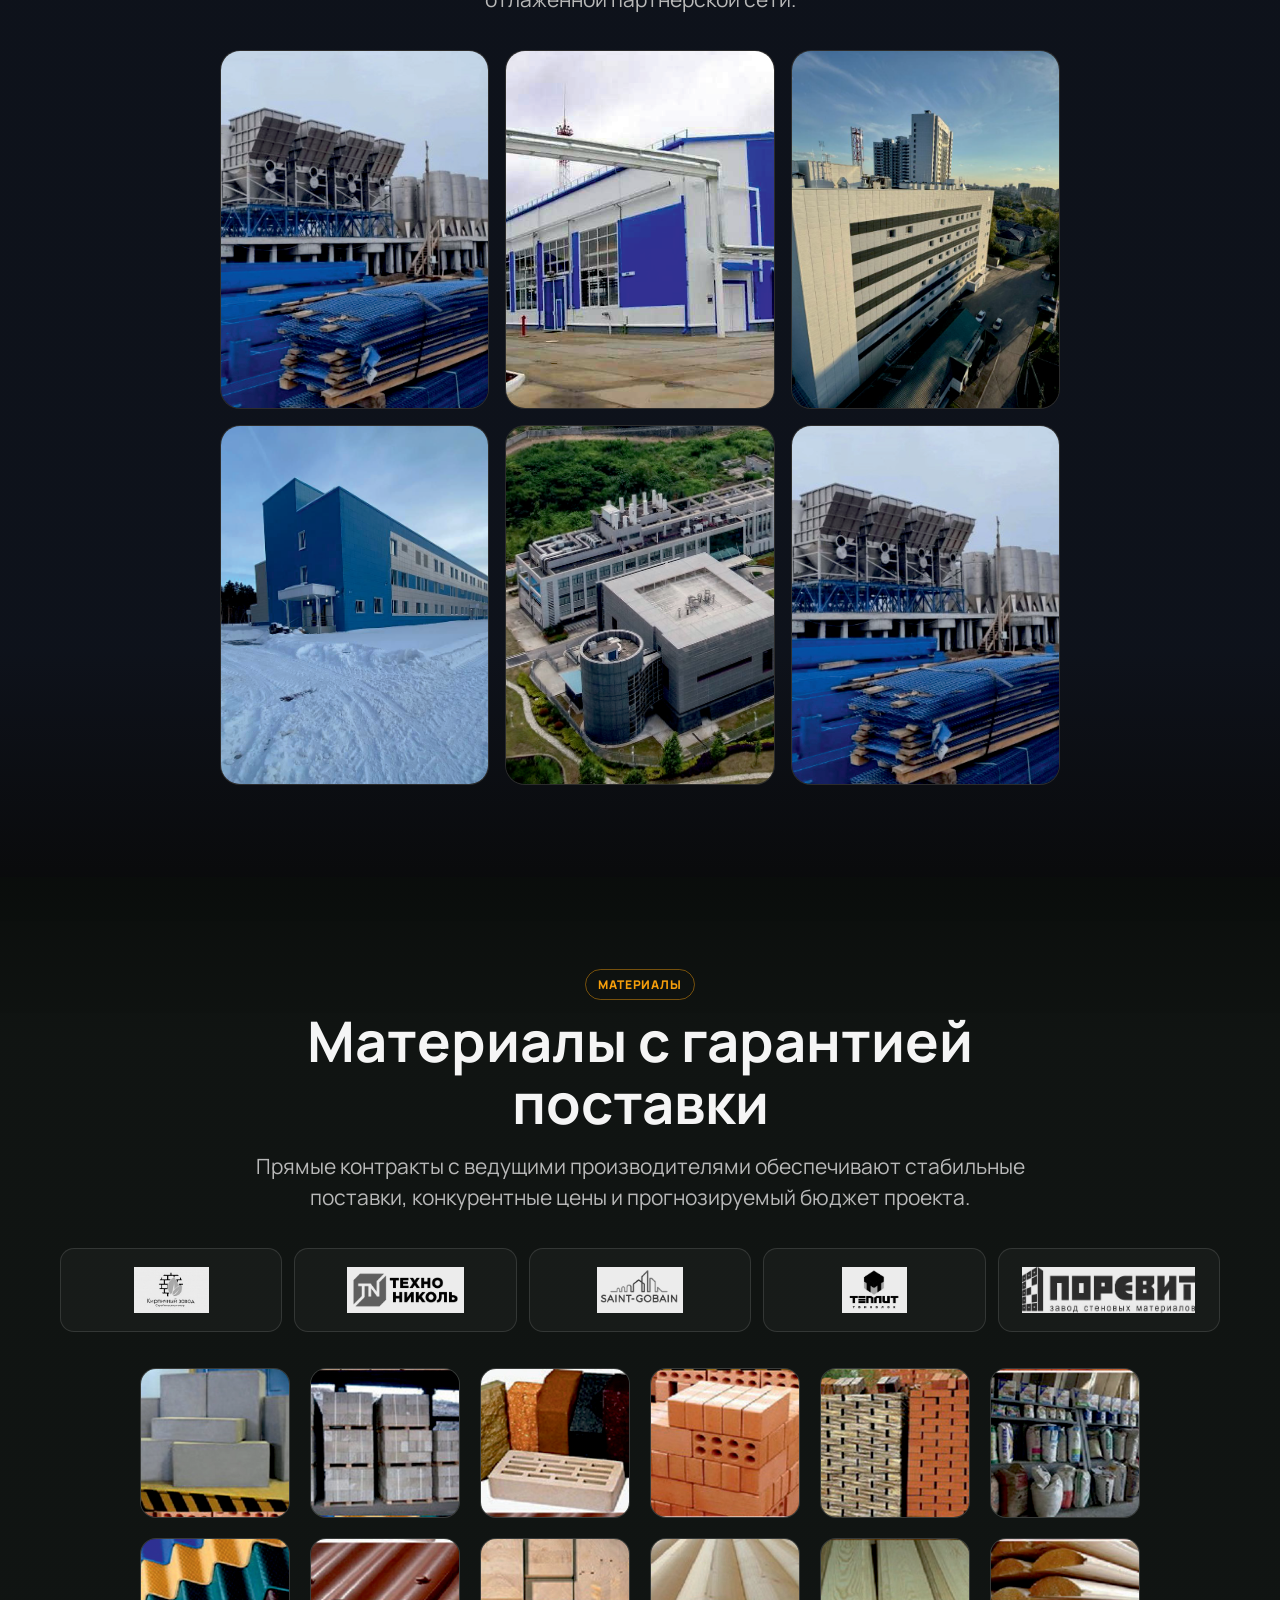
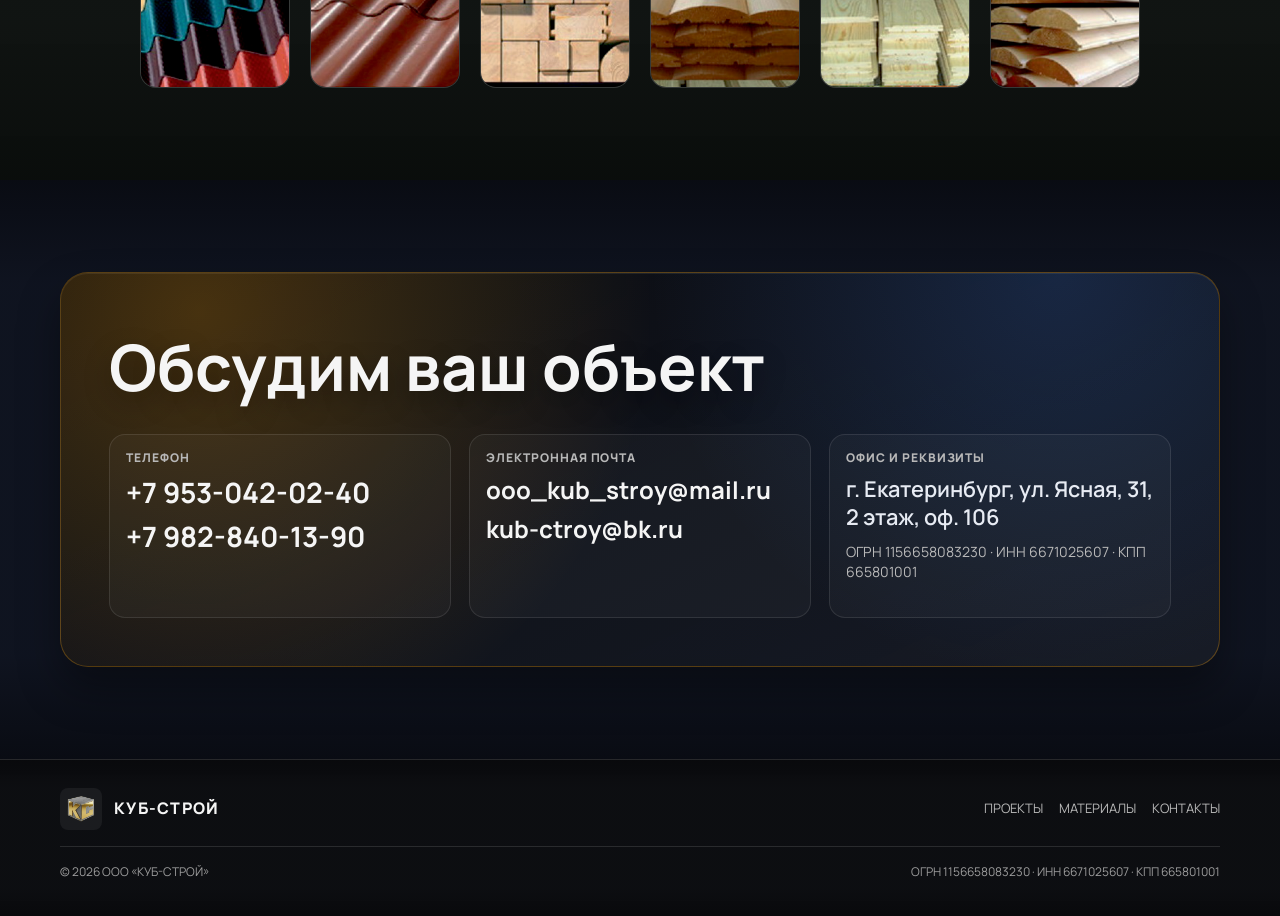
==== commit f47d4d21: "Add favicon to index.html for improved branding and user experience." ====
--- a/index.html
+++ b/index.html
@@ -20,6 +20,8 @@
       href="https://fonts.googleapis.com/css2?family=Manrope:wght@400;500;600;700;800&display=swap"
       rel="stylesheet"
     />
+    <!-- Иконка вкладки: тот же логотип, что в шапке и на главном экране. -->
+    <link rel="icon" href="./images/logo Куб Строй.png" type="image/png" />
     <link rel="stylesheet" href="./index.css?v=20260218-23" />
   </head>
   <body>
--- a/index.css
+++ b/index.css
@@ -327,7 +327,7 @@
 }
 
 .hero-logo-title {
-  margin: -30px -8px 0 0;
+  margin: -30px 0 0 0;
   display: block;
   text-align: center;
   text-transform: uppercase;
@@ -426,6 +426,9 @@
   display: grid;
   grid-template-columns: repeat(3, minmax(0, 1fr));
   gap: 16px;
+  /* Ограничиваем ширину сетки, чтобы карточки не были слишком крупными на широких экранах. */
+  max-width: 840px;
+  margin: 0 auto;
 }
 
 .projects-grid .card {
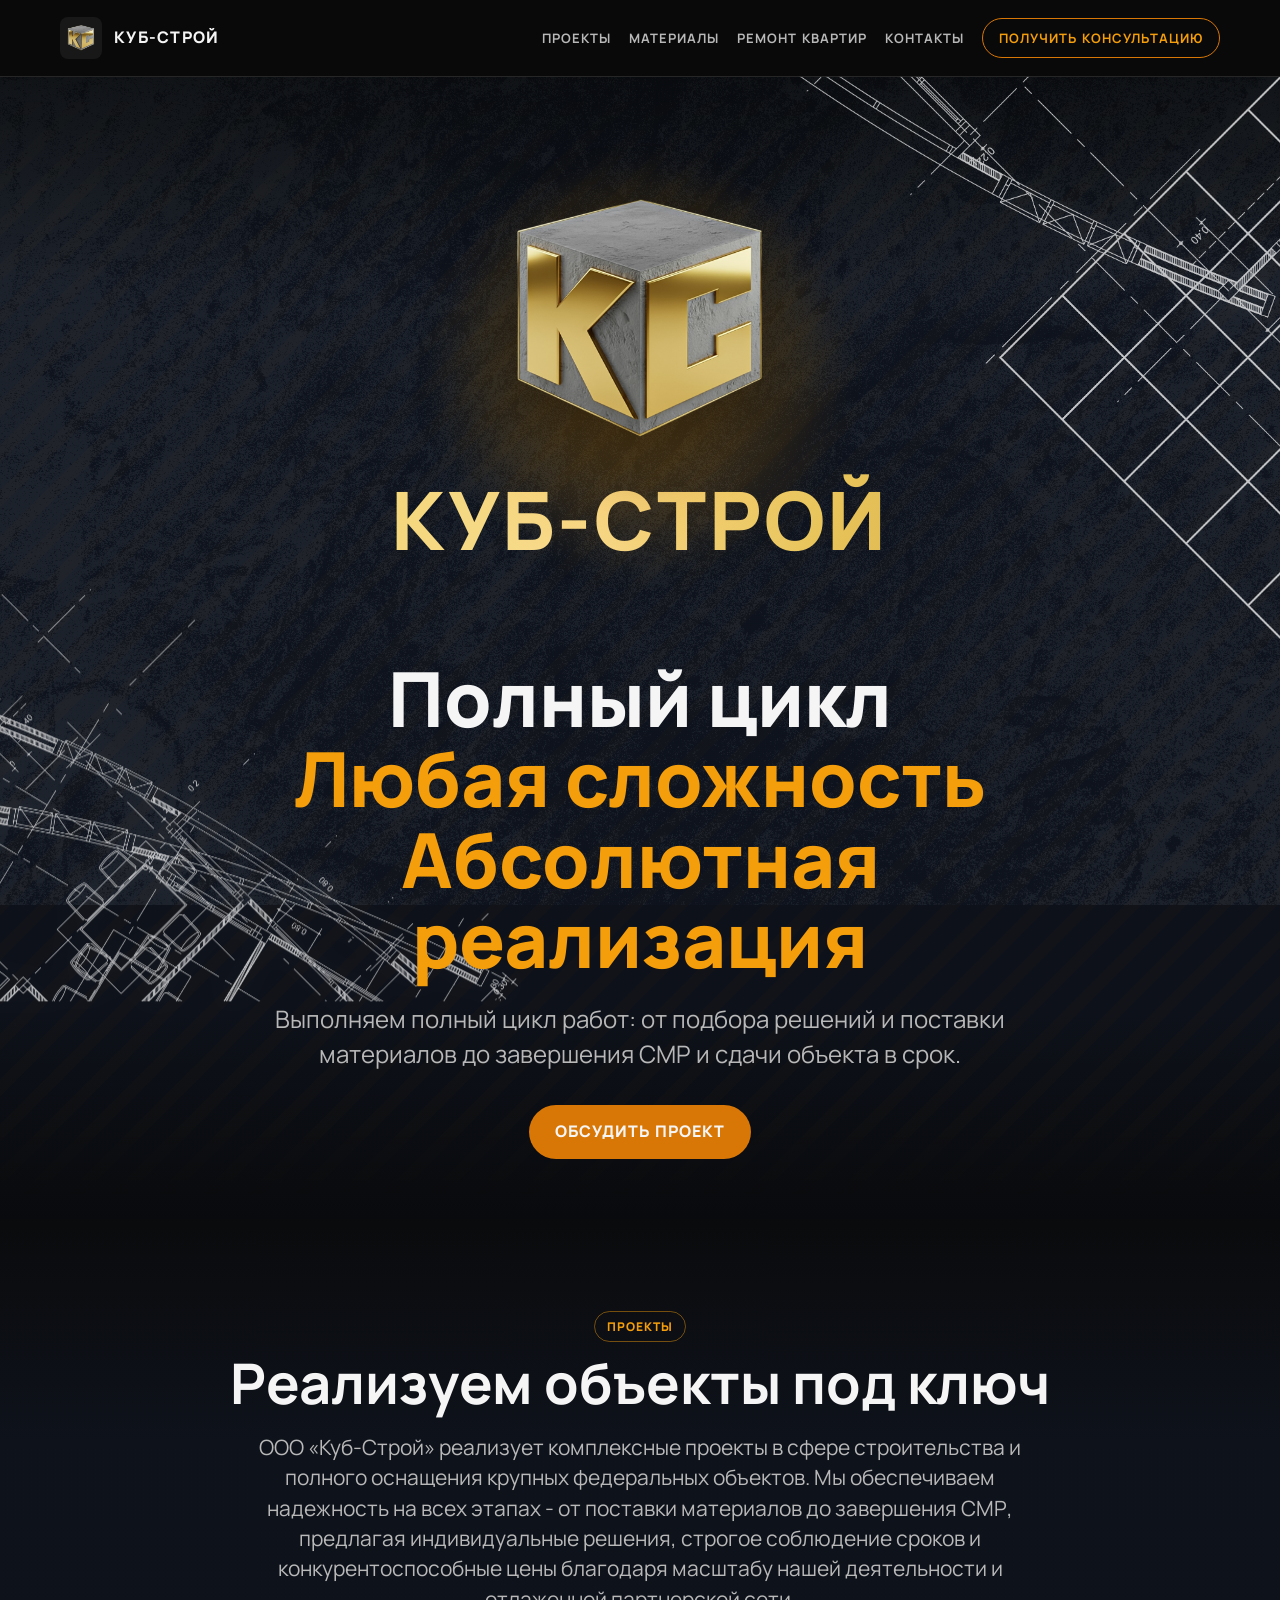
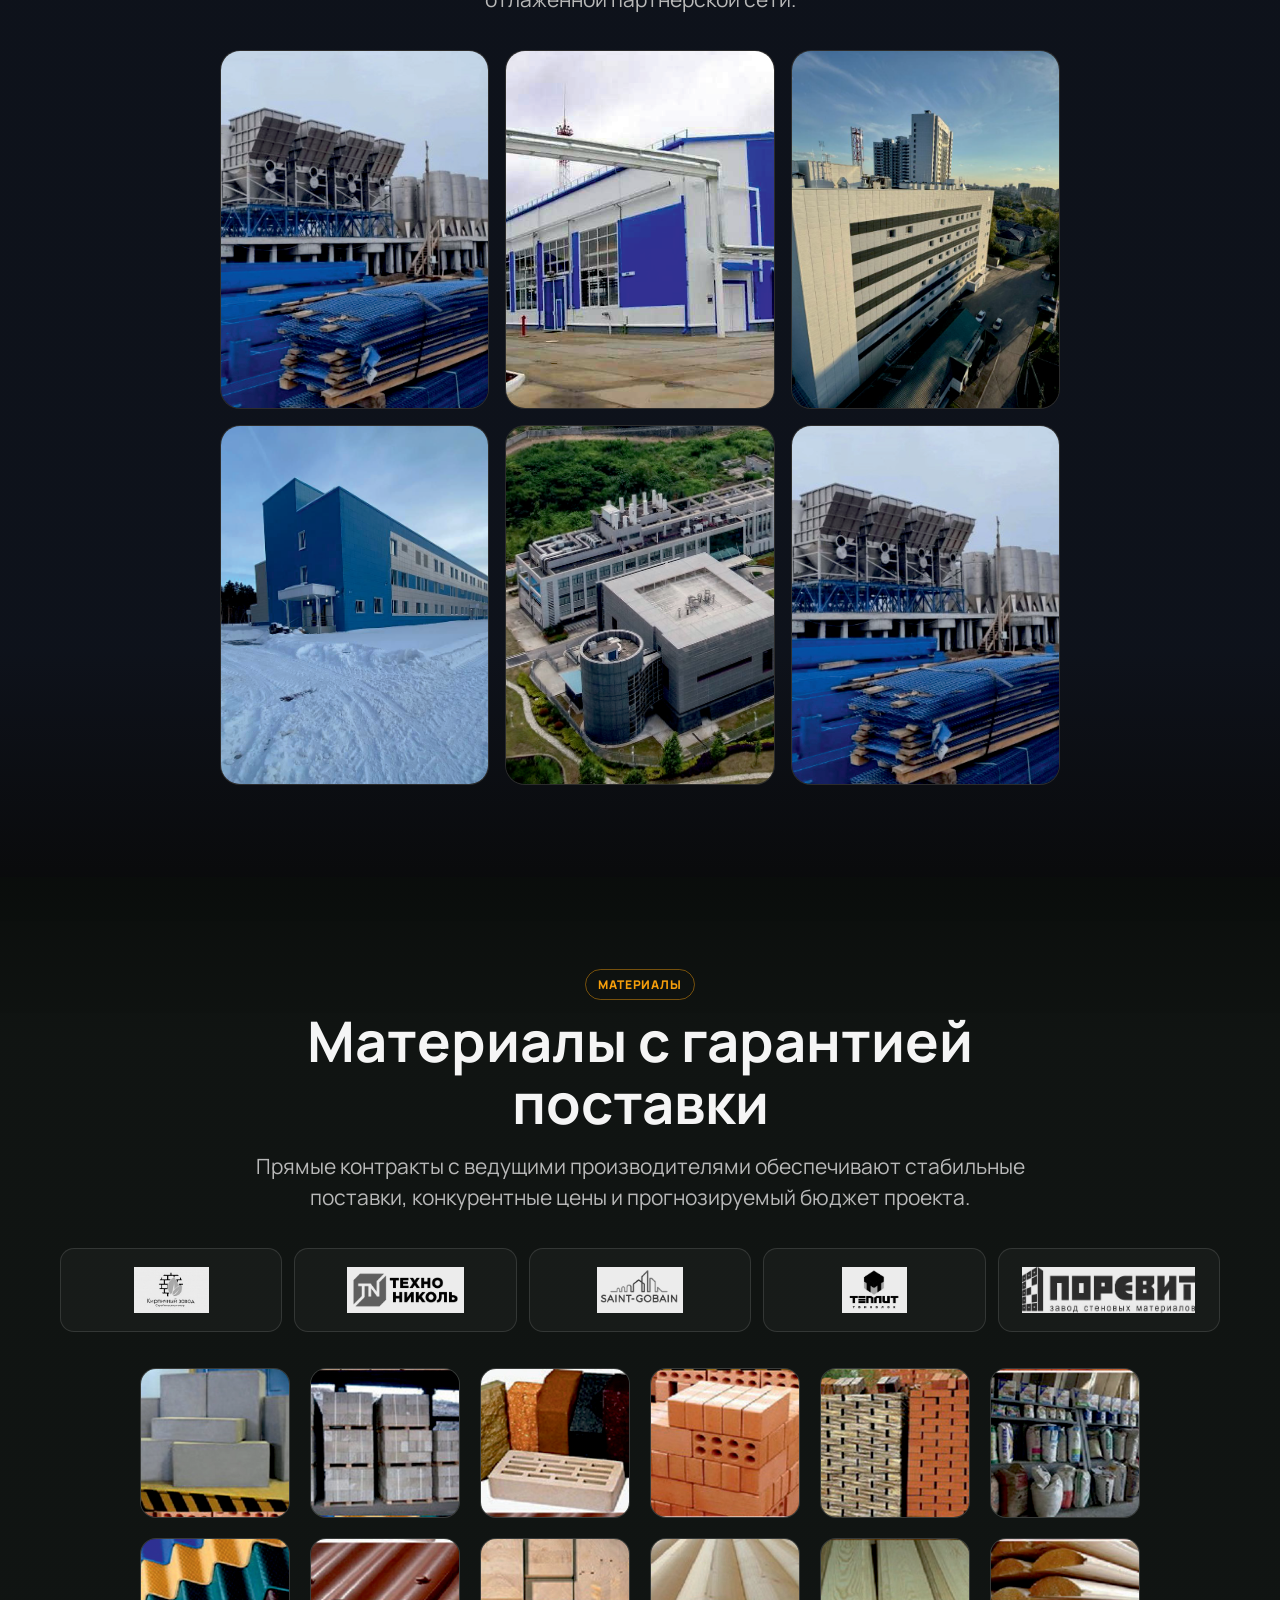
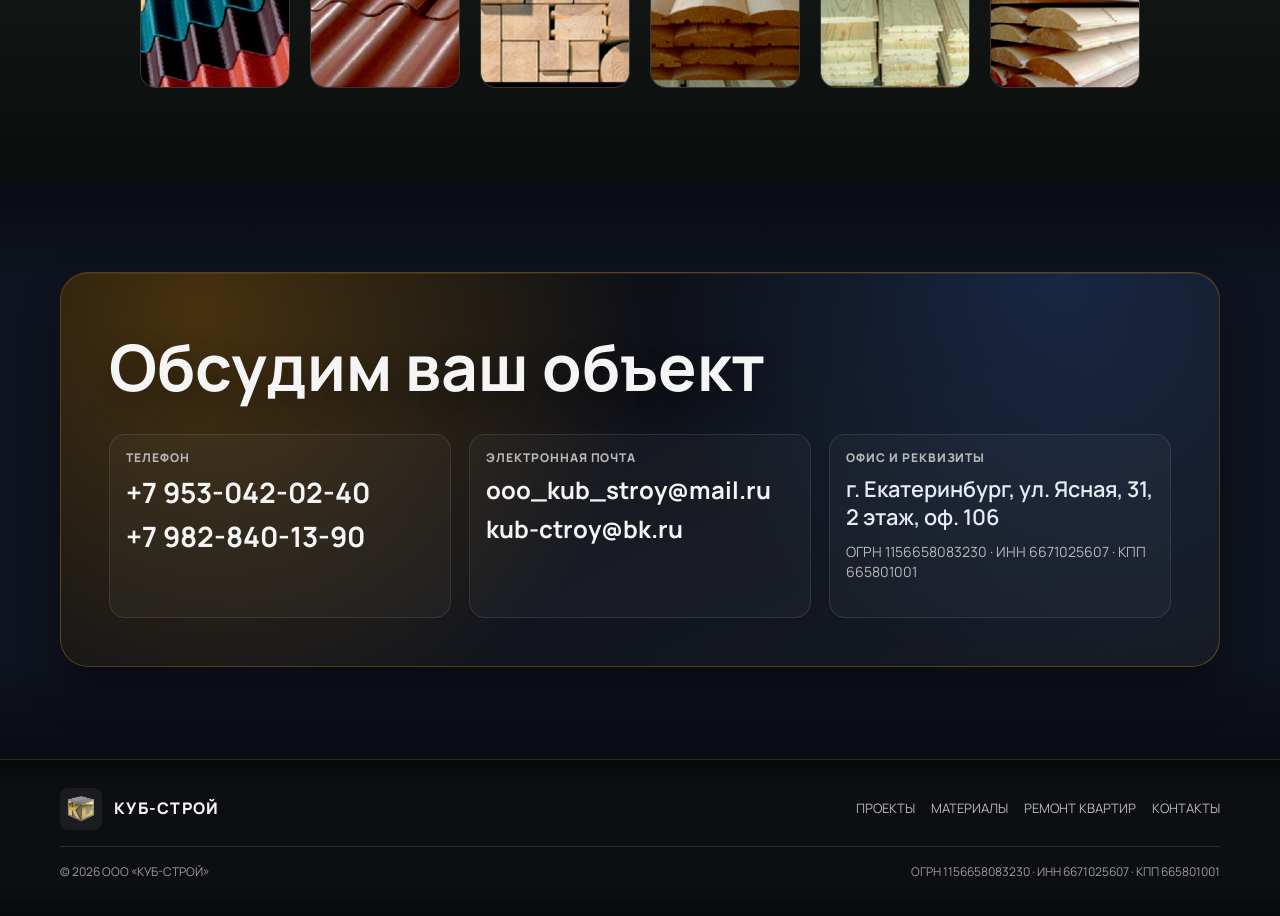
==== commit f218daff: "Add link to 'Ремонт квартир' in navigation menus of index.html for improved site navigation." ====
--- a/index.html
+++ b/index.html
@@ -42,6 +42,7 @@
         <nav class="main-nav" aria-label="Навигация по странице">
           <a href="#projects">Проекты</a>
           <a href="#materials">Материалы</a>
+          <a href="./remont.html">Ремонт квартир</a>
           <a href="#contacts">Контакты</a>
           <a class="cta-link" href="#contacts">Получить консультацию</a>
         </nav>
@@ -251,6 +252,7 @@
         <nav class="footer-nav" aria-label="Навигация в подвале">
           <a href="#projects">Проекты</a>
           <a href="#materials">Материалы</a>
+          <a href="./remont.html">Ремонт квартир</a>
           <a href="#contacts">Контакты</a>
         </nav>
       </div>
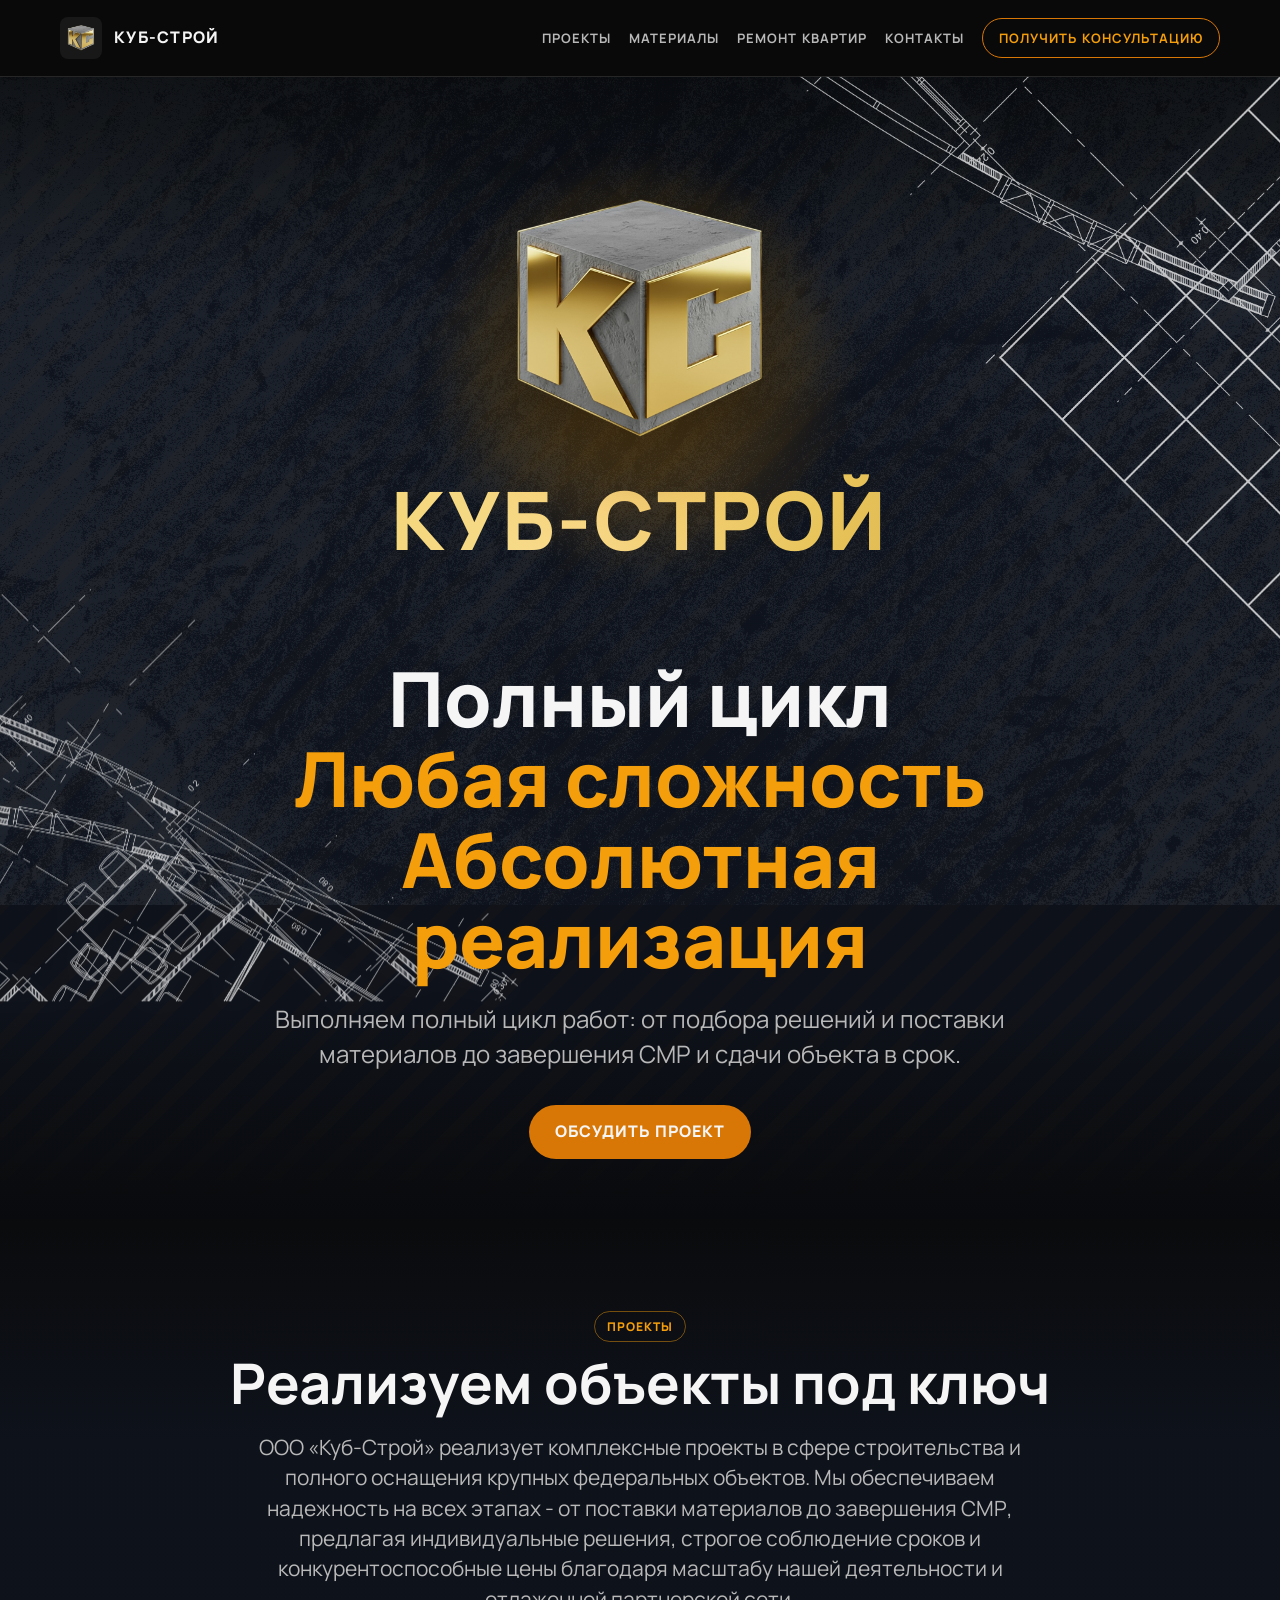
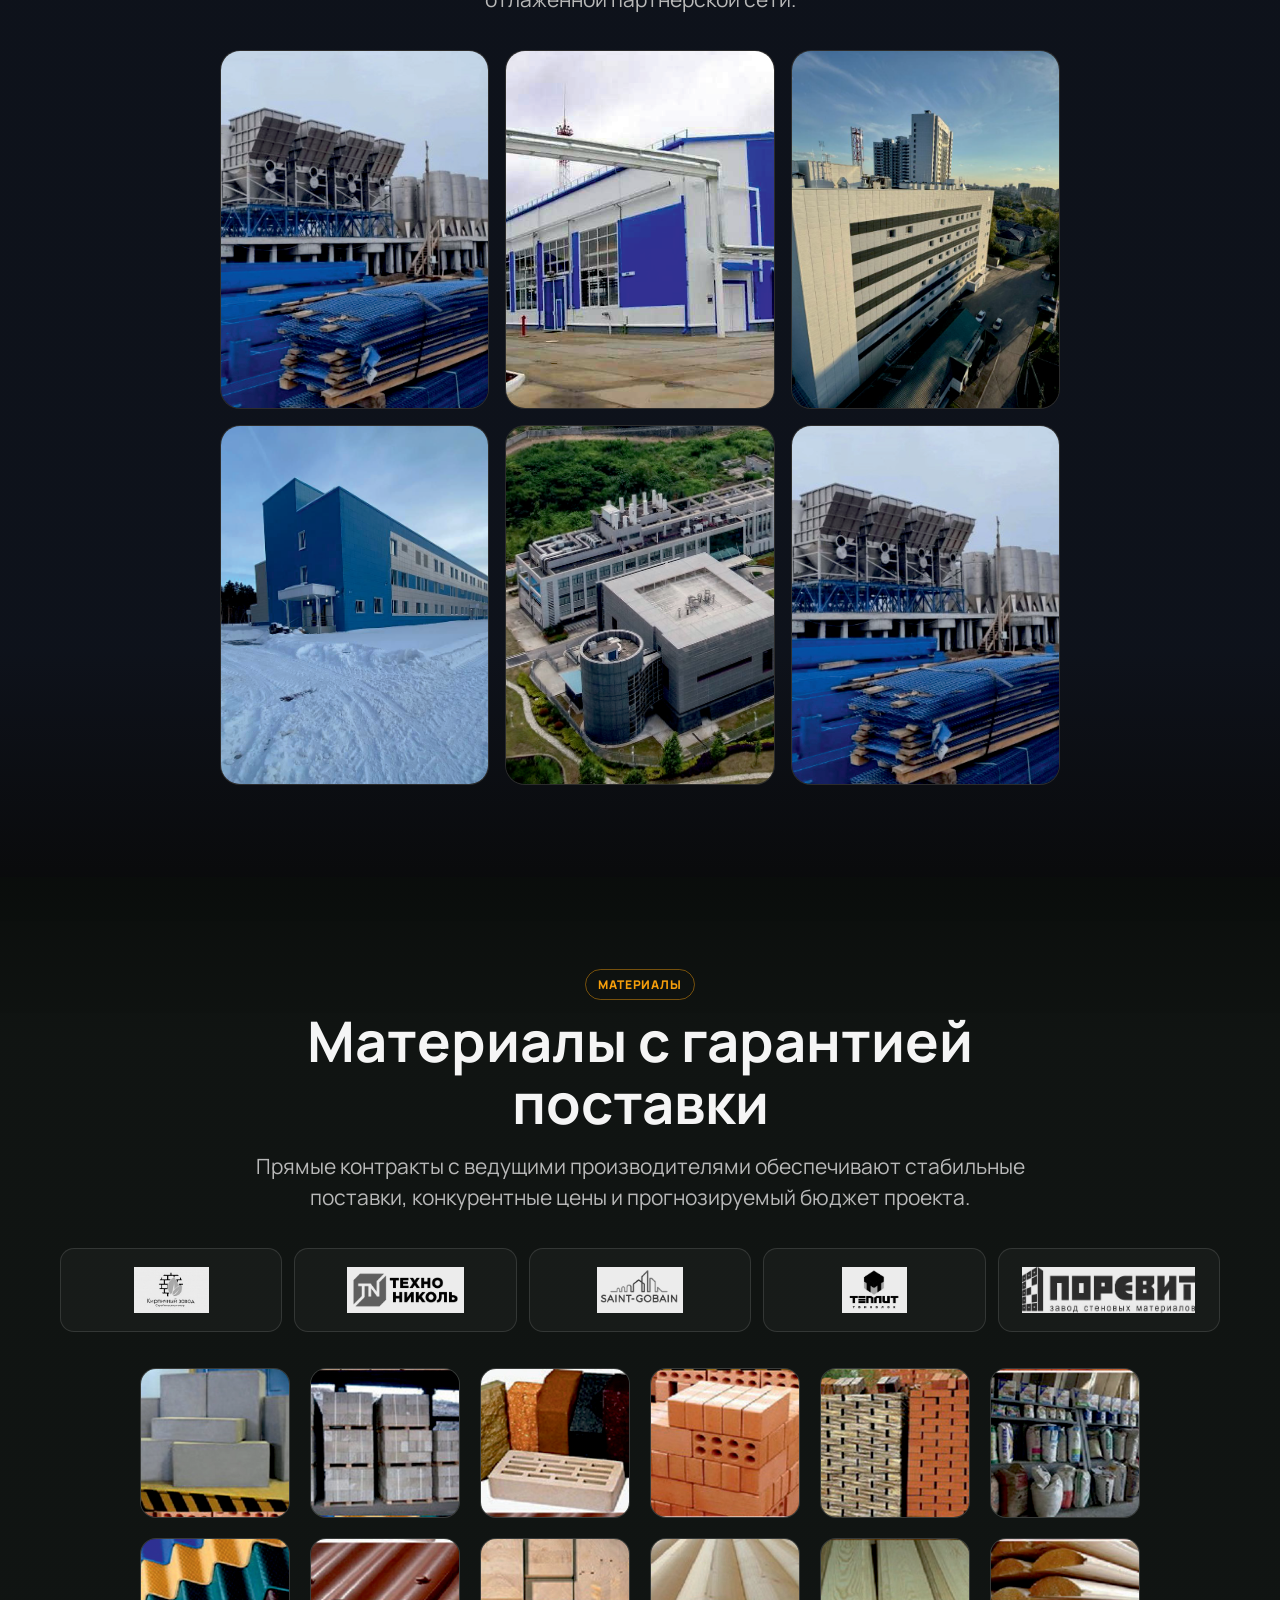
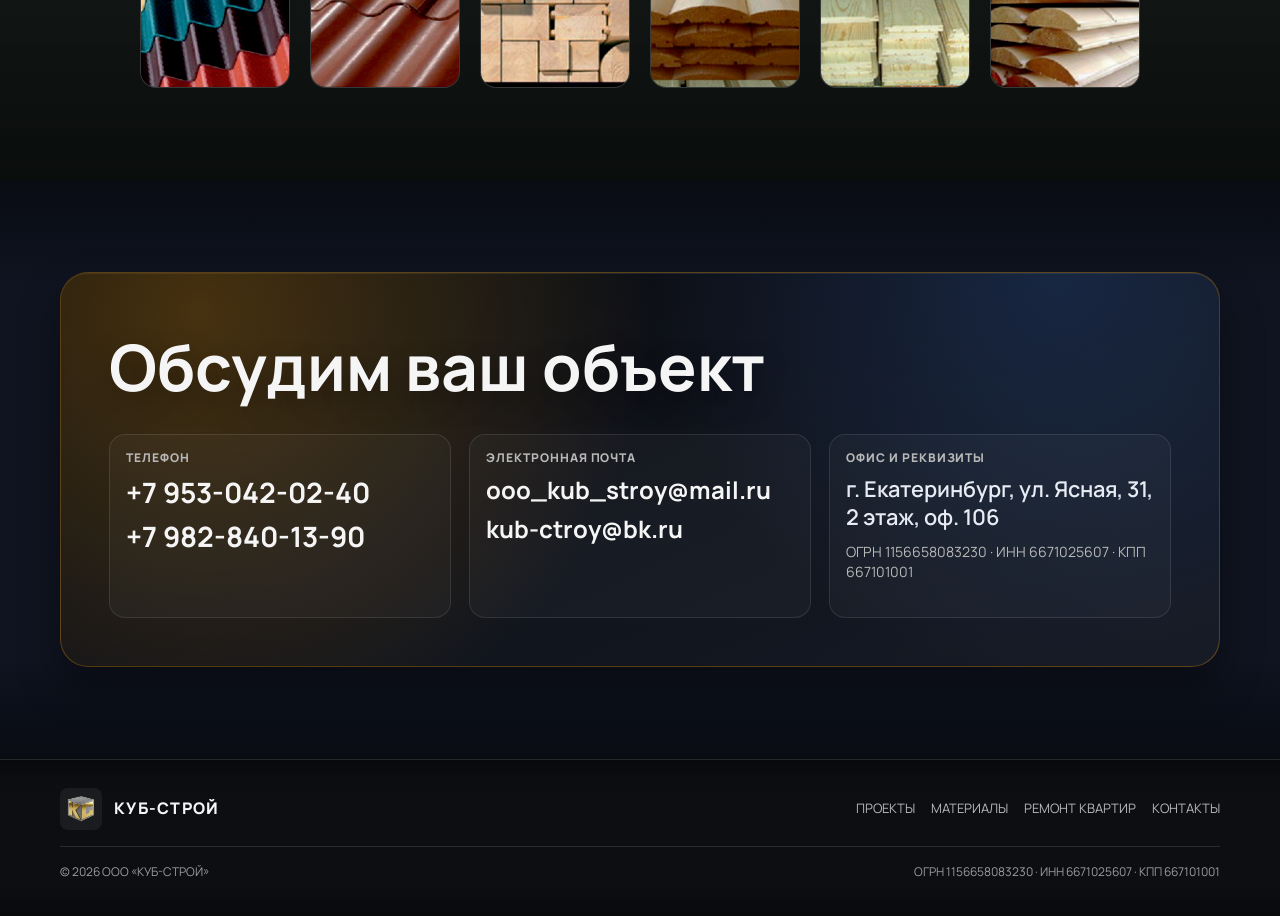
==== commit 1821e1fb: "New KPP" ====
--- a/index.html
+++ b/index.html
@@ -229,7 +229,7 @@
                 <p class="label">Офис и реквизиты</p>
                 <div class="contact-lines">
                   <p>г. Екатеринбург, ул. Ясная, 31, 2 этаж, оф. 106</p>
-                  <p class="office-meta">ОГРН 1156658083230 · ИНН 6671025607 · КПП 665801001</p>
+                  <p class="office-meta">ОГРН 1156658083230 · ИНН 6671025607 · КПП 667101001</p>
                 </div>
               </div>
             </div>
@@ -258,7 +258,7 @@
       </div>
       <div class="container footer-bottom">
         <span>© 2026 ООО «КУБ-СТРОЙ»</span>
-        <span>ОГРН 1156658083230 · ИНН 6671025607 · КПП 665801001</span>
+        <span>ОГРН 1156658083230 · ИНН 6671025607 · КПП 667101001</span>
       </div>
     </footer>
   </body>
